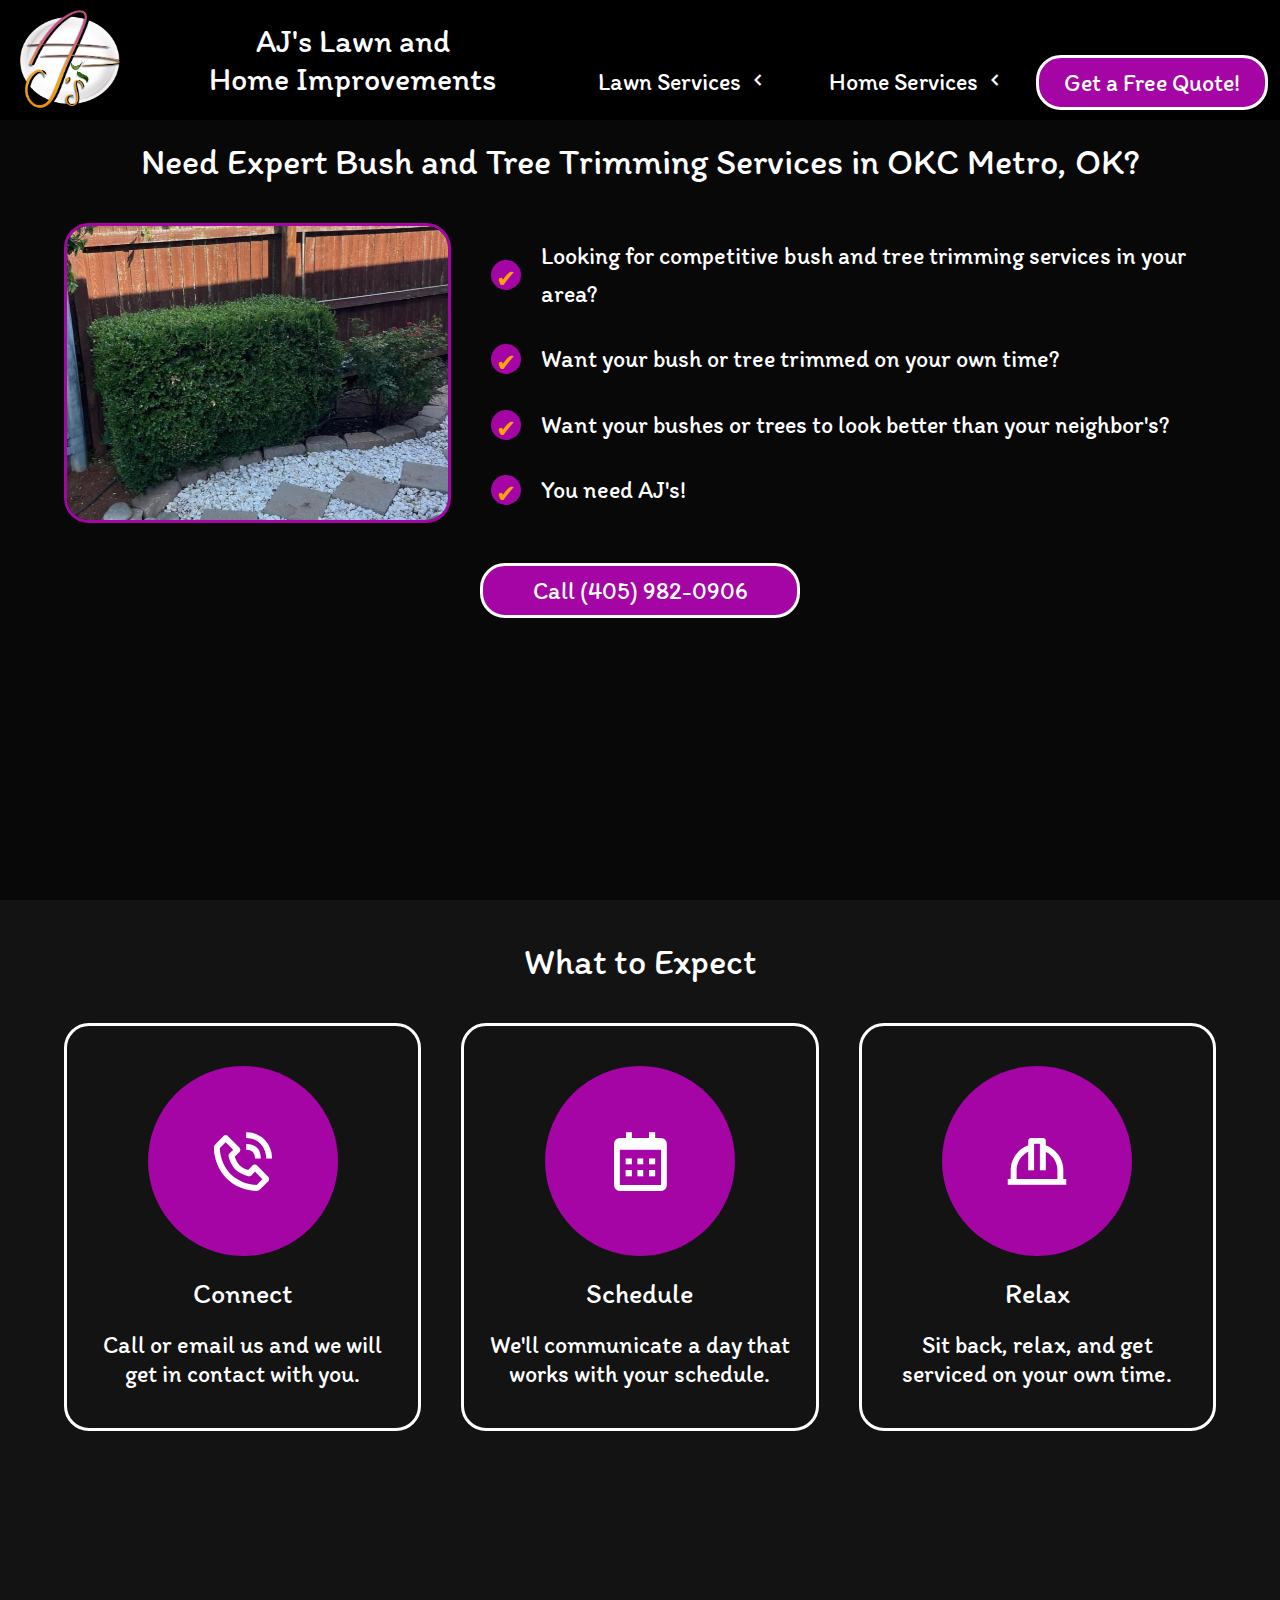
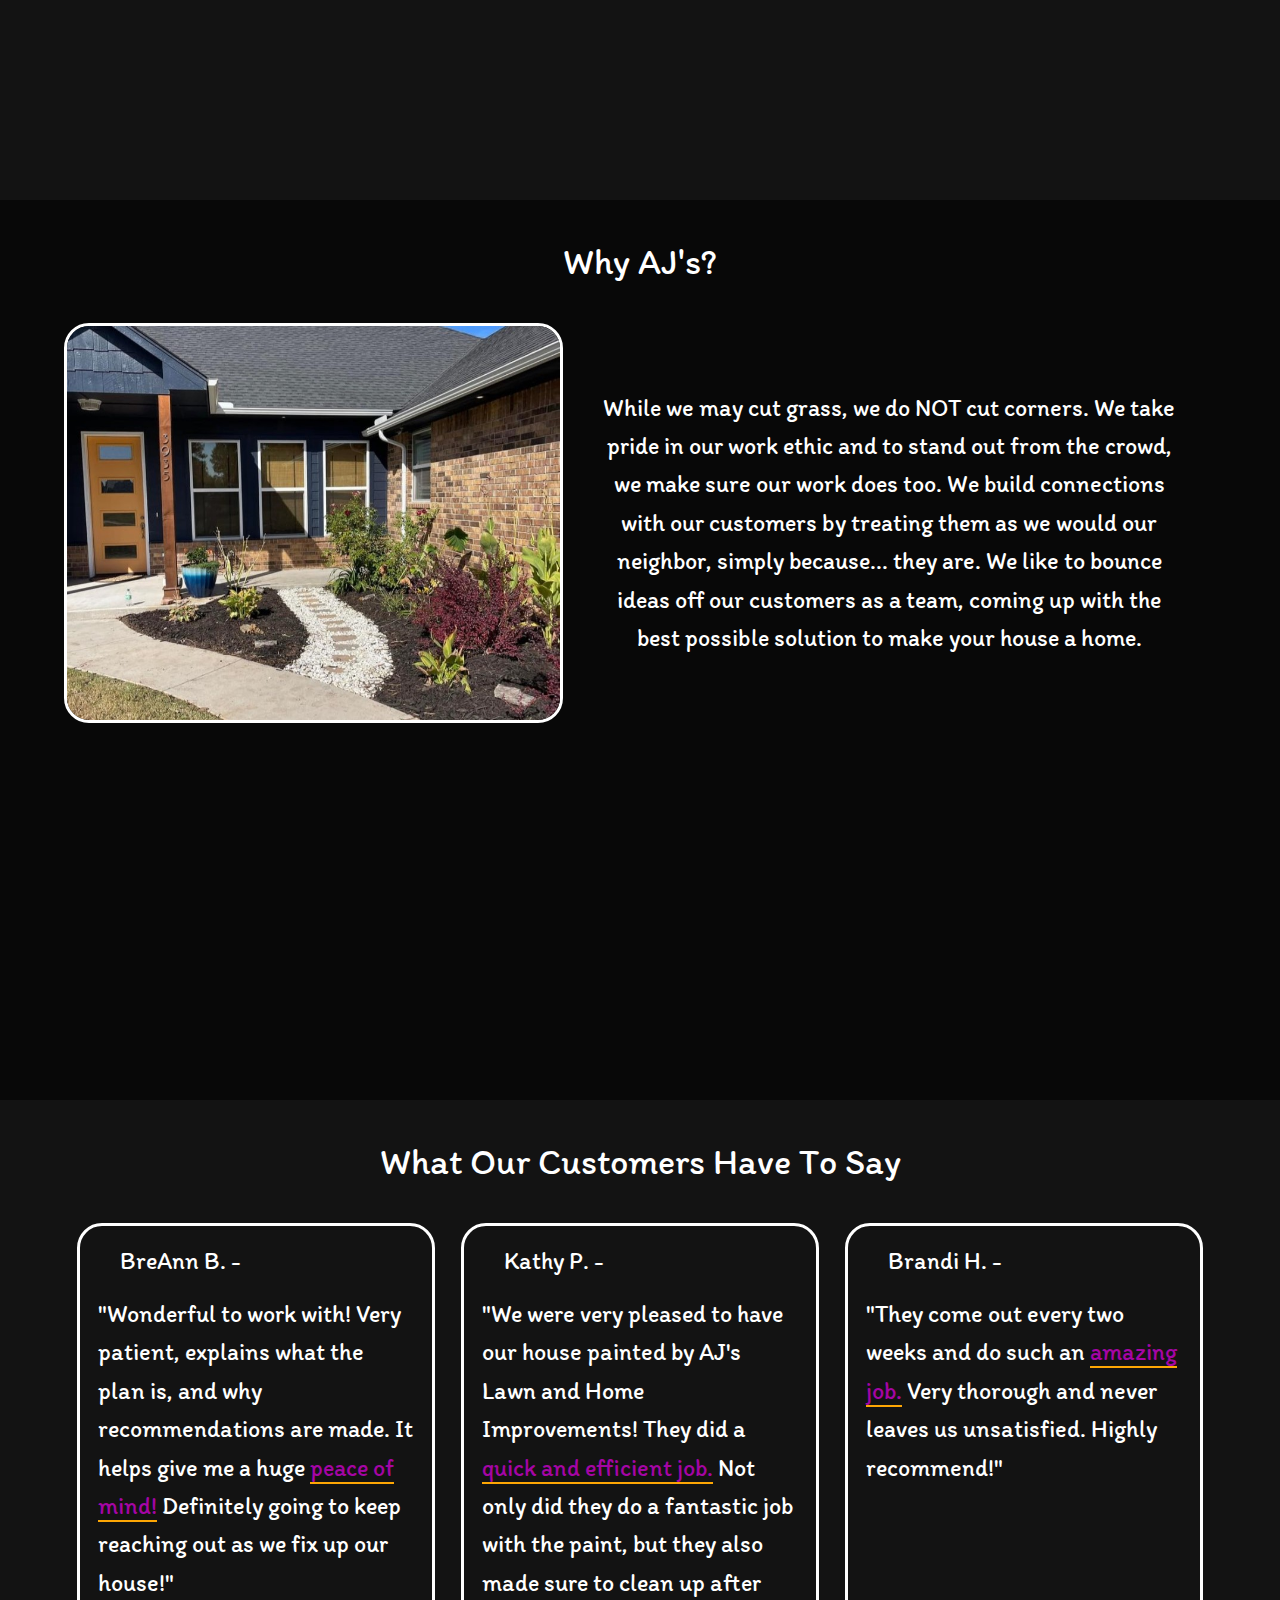
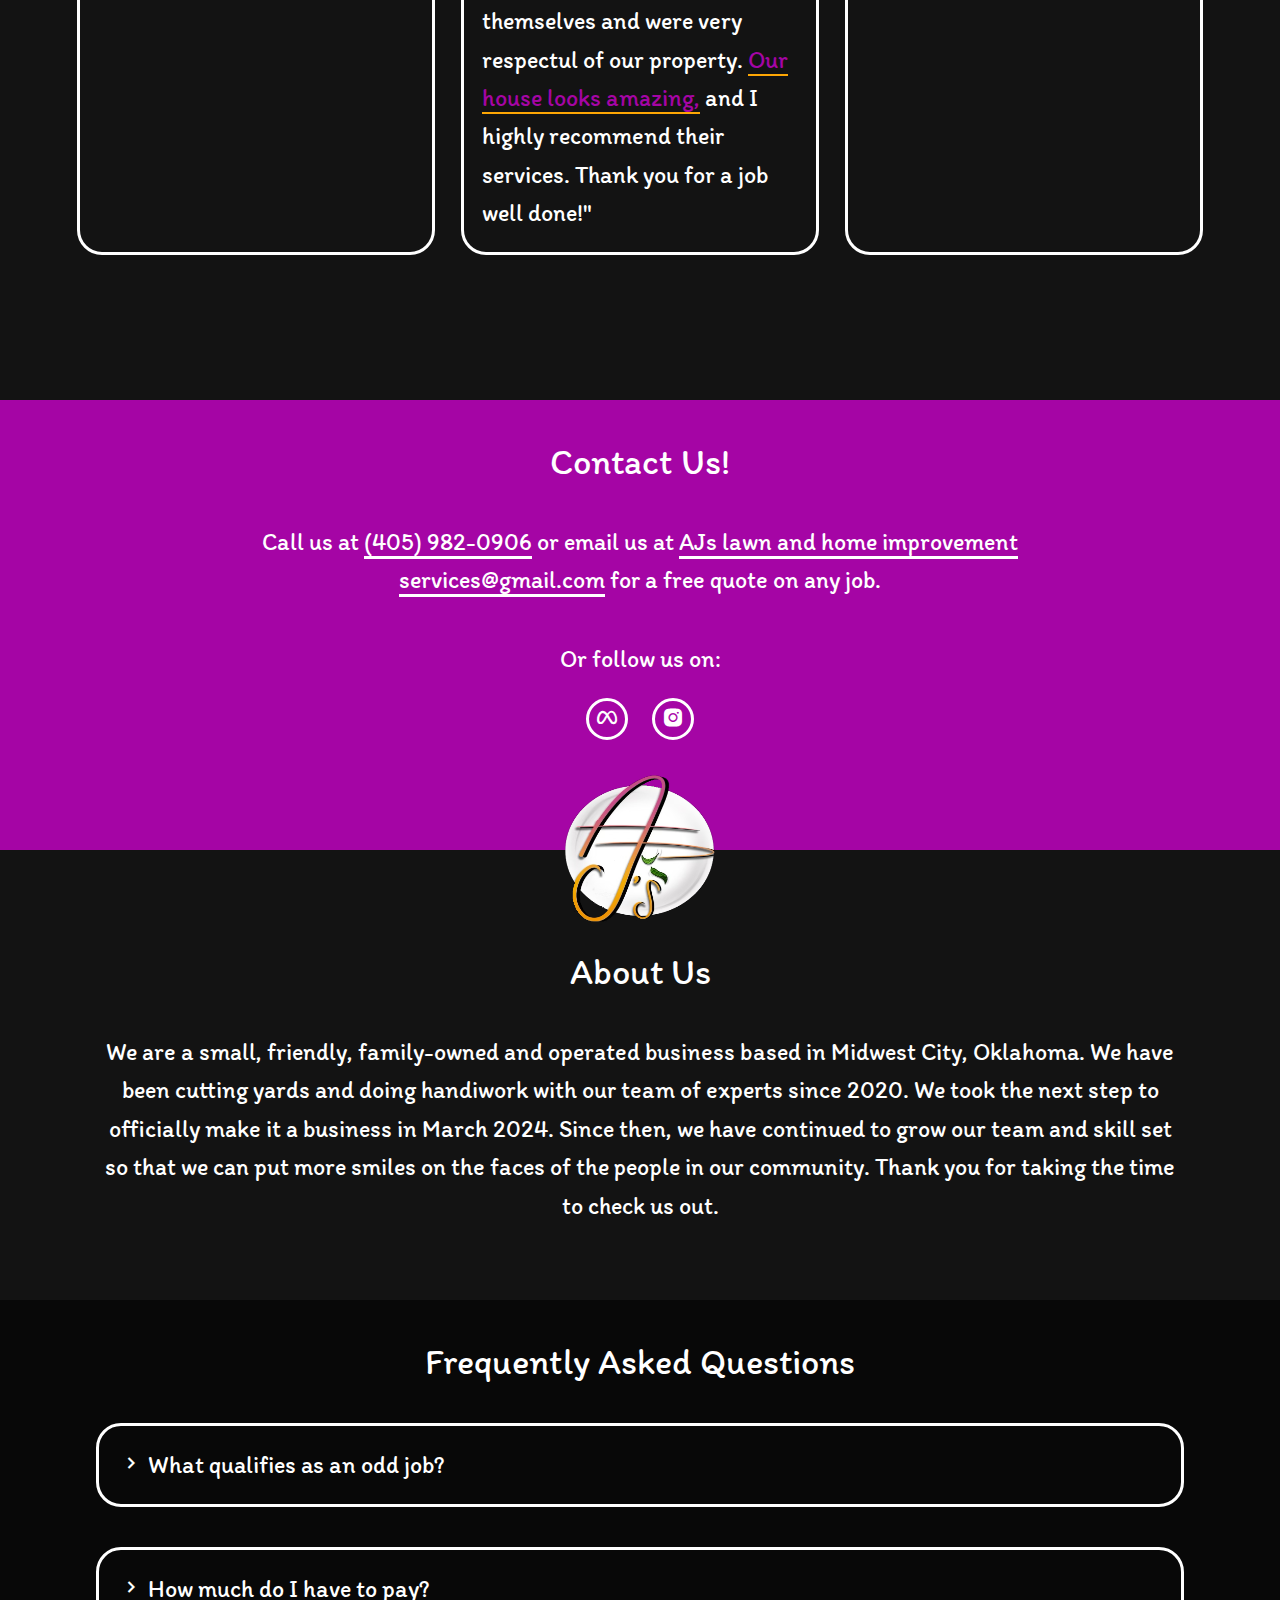
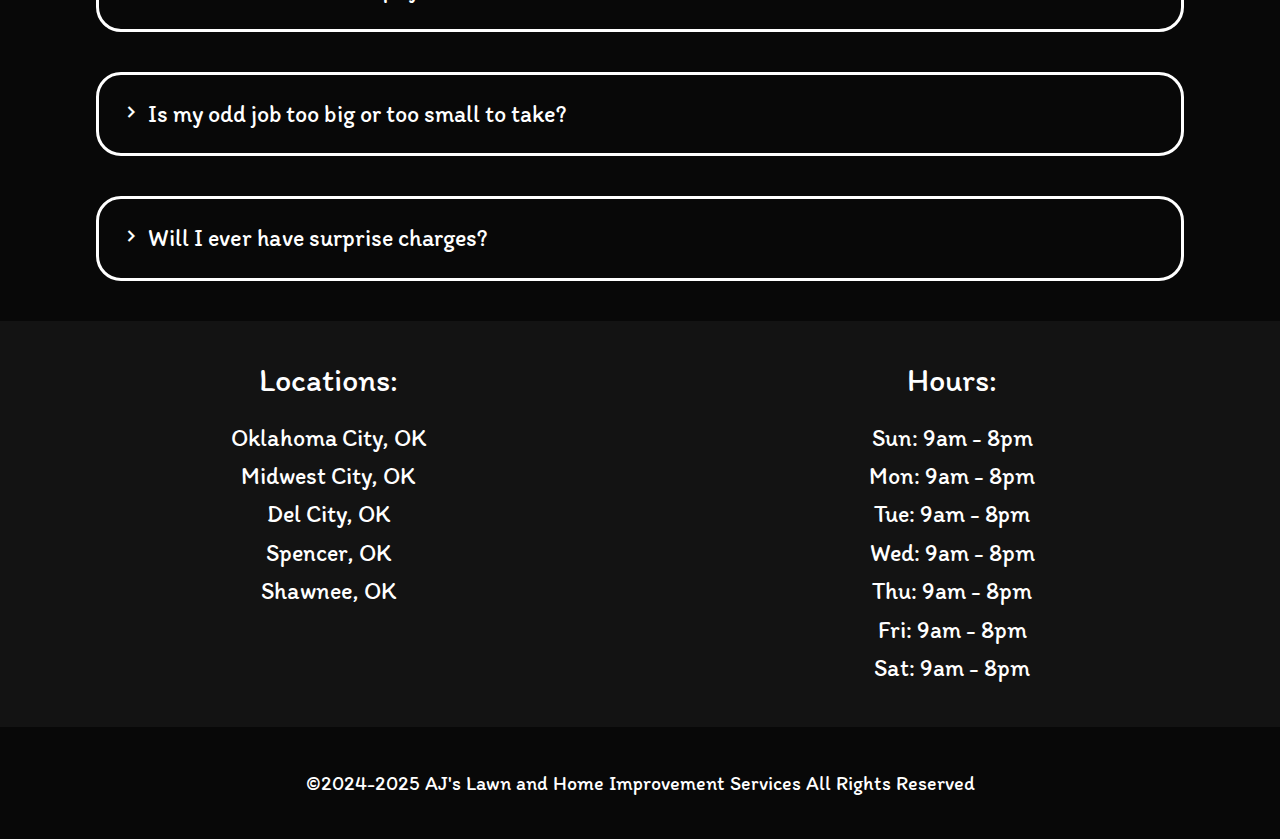
==== AJsbushandtreetrimmingservices.html @ 5a1b837f "makes accessible and fixes vertical rhhythm" ====
<!DOCTYPE html>
<html lang="en">
<head>
    <meta charset="UTF-8">
    <meta name="viewport" content="width=device-width, initial-scale=1.0">
    <title>AJ's Bush & Tree Trimming</title>
    <link rel="shortcut icon" href="img/Ajs_logo1.png" type="image/x-icon">

    <link rel="stylesheet" href="style.css">
    
    <link href='https://unpkg.com/boxicons@2.1.4/css/boxicons.min.css' rel='stylesheet'>
    <link rel="preconnect" href="https://fonts.googleapis.com">
    <link rel="preconnect" href="https://fonts.gstatic.com" crossorigin>
    <link href="https://fonts.googleapis.com/css2?family=Itim&family=Red+Hat+Display:ital,wght@0,300..900;1,300..900&display=swap" rel="stylesheet">
</head>


<body>
    <!-- ----------- Nav -------------- -->
    <header>
        <nav>
            <a class="nav-block" href="index.html">
                <img src="img/Ajs_logo1.png" alt="AJ's Lawn and Home Improvements Logo">
                <h1>AJ's Lawn and
                    <br>Home Improvements
                </h1>
            </a>

            <i id="menu-icon" class='bx bx-menu'></i>
            <div id="hamburger-menu" class="nav-block">                
                <details class="nav-dropdown" id="lawn-dropdown">
                    <summary>Lawn Services
                        <i class='bx bx-chevron-down'></i>
                    </summary>
                    
                    <ul class="dropdown">
                        <li><a href="AJsmowservice.html">Mow Package</a></li>
                        <li><a href="AJsgardenservice.html">Garden Bed Cleanup</a></li>
                        <li><a href="AJsbushandtreetrimmingservices.html">Bush And Tree Trimming</a></li>
                    </ul>
                </details>

                <details class="nav-dropdown" id="home-dropdown">
                    <summary>Home Services
                        <i class='bx bx-chevron-down'></i>
                    </summary>

                    <ul class="dropdown">
                        <li><a href="AJsguttercleaningservices.html">Gutter Cleaning</a></li>
                        <li><a href="AJsfencerepairservices.html">Wood Fence Repair</a></li>
                        <li><a href="AJspaintservices.html">Interior & Exterior Painting</a></li>
                    </ul>
                </details>
                
    
                <a href="tel:+14059820906" class="nav-btn">Get a Free Quote!</a>
            </div>
        </nav>
    </header>


    <!-- --------Featured Service--------- -->
    <main>
    <section class="featured-service">
        <h2>Need Expert Bush and Tree Trimming Services in OKC Metro, OK?</h2>
        <div class="featured-container">
            <img src="img/AJs_Bush_After.jpg" alt="shaped up bush" loading="lazy">
            <ul>
                <li>Looking for competitive bush and tree trimming services in your area?</li>
                <li>Want your bush or tree trimmed on your own time?</li>
                <li>Want your bushes or trees to look better than your neighbor's?</li>
                <li>You need AJ's!</li>
            </ul>
        </div>
        <a class="call-btn" href="tel:+14059820906">Call (405) 982-0906</a>
    </section>

    
    <!-- -------- How It Works --------- -->
    <section class="expect-container">
        <h2>What to Expect</h2>
        <div class="expect-card-container">
            <div class="expect-card">
                <i class='bx bx-phone-call' alt="phone"></i>
                <h3>Connect</h3>
                <p>Call or email us and we will get in contact with you.</p>
            </div>
            <div class="expect-card">
                <i class='bx bx-calendar' alt="calendar"></i>
                <h3>Schedule</h3>
                <p>We'll communicate a day that works with your schedule.</p>
            </div>
            <div class="expect-card">
                <i class='bx bx-hard-hat' alt="hard-hat"></i>
                <h3>Relax</h3>
                <p>Sit back, relax, and get serviced on your own time.</p>
            </div>
        </div>
    </section>


    <!-- --------- Why Us --------- -->
    <section id="why">
        <h2>Why AJ's?</h2>
        <div id="why-container">
            <img src="img/Background2.jpg" alt="house">
            <div>
                <p>While we may cut grass, we do NOT cut corners. We take pride in our work ethic and to stand out from the crowd, we make sure our work does too. We build connections with our customers by treating them as we would our neighbor, simply because... they are. We like to bounce ideas off our customers as a team, coming up with the best possible solution to make your house a home.
                </p>
            </div>
        </div>
    </section>


    <!-- ------- Reviews -------- -->
    <section id="testimonials">
        <h2>What Our Customers Have To Say</h2>
        <div class="testimonials-container">
            <div class="testimonial">
                <p class="name">BreAnn B. -</p>
                <p class="review">"Wonderful to work with! Very patient, explains what the plan is, and why recommendations are made. It helps give me a huge <span class="em">peace of mind!</span> Definitely going to keep reaching out as we fix up our house!"</p>
            </div>
            <div class="testimonial">
                <p class="name">Kathy P. -</p>
                <p class="review">"We were very pleased to have our house painted by AJ's Lawn and Home Improvements! They did a <span class="em">quick and efficient job.</span> Not only did they do a fantastic job with the paint, but they also made sure to clean up after themselves and were very respectul of our property. <span class="em">Our house looks amazing,</span> and I highly recommend their services. Thank you for a job well done!"</p>
            </div>
            <div class="testimonial">
                <p class="name">Brandi H. -</p>
                <p class="review">"They come out every two weeks and do such an <span class="em">amazing job.</span> Very thorough and never leaves us unsatisfied. Highly recommend!"</p>
            </div>
        </div>
    </section>

    <!-- --------- CTA ------------ -->
    <section id="contact">
        <h2>Contact Us!</h2>
        <p>Call us at 
            <a href="tel:+14059820906">(405) 982-0906</a> 
            or email  us at  
            <a href="mailto:ajslawnandhomeimprovementservices@gmail.com">AJs lawn and home improvement services@gmail.com</a>
            for a free quote on any job.
        </p>
        <p>Or follow us on:</p>
        <div class="social">
            <a target="_blank" href="https://www.facebook.com/profile.php?id=61559589351404" alt="AJs facebook page" aria-label="check out AJ's Facebook page" title="check out AJ's Facebook page"><i class='bx bxl-meta'></i></a>
            <a target="_blank" href="https://www.instagram.com/_fresky_/" alt="AJs Instagram" aria-label="Check out AJ's Instagram page" title="Check out AJ's Instagram page"><i class='bx bxl-instagram-alt'></i></a>
        </div>
    </section>

    <!-- ------- About ------- -->
    <section id="about">
        <img src="img/Ajs_logo1.png" alt="aj's logo" loading="lazy">
        <h2>About Us</h2>
        <p>We are a small, friendly, family-owned and operated business based in Midwest City, Oklahoma. We have been cutting yards and doing handiwork with our team of experts since 2020. We took the next step to officially make it a business in March 2024. Since then, we have continued to grow our team and skill set so that we can put more smiles on the faces of the people in our community. Thank you for taking the time to check us out.</p>
    </section>
    </main>

    <!-- --------- Footer -------- -->
    <footer>

        <section id="faq">
            <h2>Frequently Asked Questions</h2>
            <details class="question">
                <summary>
                    <i class='bx bx-chevron-down'></i>
                    <p>What qualifies as an odd job?</p>
                </summary>
                <div class="answer">
                    <hr>
                    <p>
                        Any job that you don't want to do! Whether it's easy or hard, we're willing to talk it through and see what we can do to make your house a home.
                    </p>
                </div>
            </details>
            <details class="question">
                <summary>
                    <i class='bx bx-chevron-down'></i>
                    <p>How much do I have to pay?</p>
                </summary>
                <div class="answer">
                    <hr>
                    <p>
                        Just as the work required from job to job will vary, the pay varies too. This allows us to service you for the fairest rate on our work.
                    </p>
                </div>            
            </details>
            <details class="question">
                <summary>
                    <i class='bx bx-chevron-down'></i>
                    <p>Is my odd job too big or too small to take?</p>
                </summary>
                <div class="answer">
                    <hr>
                    <p>
                        There is no job that is too big or too small for us. We do everything from cutting grass and putting up shelves to building full on room additions.
                    </p>
                </div>            
            </details>
            <details class="question">
                <summary>
                    <i class='bx bx-chevron-down'></i>
                    <p>Will I ever have surprise charges?</p>
                </summary>
                <div class="answer">
                    <hr>
                    <p>
                        NO! We will never spring extra charges on you. We only charge extra for cutting overgrown yards and cutting tree limbs that are next to powerlines. However, these charges will be brought up when we give you an estimate. 
                    </p>
                </div>            
            </details>
        </section>

        <div class="footer-container">
            <!-- Locations -->
            <div id="locations" class="shared">
                <h2 class="footer-h2">Locations: </h2>
                <ul class="footer-list">
                    <li>Oklahoma City, OK</li>
                    <li>Midwest City, OK</li>
                    <li>Del City, OK</li>
                    <li>Spencer, OK</li>
                    <li>Shawnee, OK</li>
                </ul>
            </div>

            <hr class="shared">
    
            <!-- Hours -->
            <div id="hours" class="shared">
                <h2 class="footer-h2">Hours: </h2>
                <ul class="footer-list">
                    <li>Sun: 9am - 8pm</li>
                    <li>Mon: 9am - 8pm</li>
                    <li>Tue: 9am - 8pm</li>
                    <li>Wed: 9am - 8pm</li>
                    <li>Thu: 9am - 8pm</li>
                    <li>Fri: 9am - 8pm</li>
                    <li>Sat: 9am - 8pm</li>
                </ul>
            </div>
        </div>
        <div id="footer-btm">&copy;2024-2025 AJ's Lawn and Home Improvement Services All Rights Reserved</div>
    </footer>

    <script src="script.js" defer></script>

</body>

</html>
---- style.css ----
html {
	scrollbar-color: var(--secondary) var(--primary);
	overflow-x: hidden;
}

* {
	box-sizing: border-box;
	padding: 0;
	margin: 0;
	font-family: "Itim", cursive;
	font-weight: 400;
	font-style: normal;
}

:root {
	--primary: #a505a5;
	--secondary: #fda604;
	--main-bg: #080808;
	--second-bg: #131313;
	--smallest-font-size: 20px;
	--regular-font-size: 24px;
	--small-header-font-size: 32px;
	--large-header-font-size: 36px;
	--line-height: 1.6;
	--reg-pad: 40px;
	--md-pad: 20px;
	--sm-pad: 10px;
	--center: 0 auto;
}

body {
	background-color: var(--main-bg);
	font-style: normal;
	overflow-x: hidden;
	position: relative;
	z-index: -10;
}
header {
	position: sticky;
	height: 0;
	top: 0;
	left: 0;
	z-index: 5;
	width: 100%;
}
nav {
	width: 100%;
	display: flex;
	flex-direction: row;
	justify-content: space-between;
	align-items: end;
	padding: var(--sm-pad);
	color: white;
	background-color: rgba(0, 0, 0, 0.9);
}
#menu-icon {
	display: none;
	font-size: var(--large-header-font-size);
}
.nav-block {
	display: flex;
	flex-direction: row;
	align-items: center;
	text-align: center;
}

a.nav-block {
	min-width: 38vw;
	justify-content: space-between;
}

#hamburger-menu {
	min-width: 55vw;
	display: flex;
	flex-direction: row;
	justify-content: space-evenly;
	align-items: center;
}

a.nav-block h1 {
	font-size: var(--small-header-font-size);
	transition: transform 0.3s ease-out;
	text-align: center;
}

a.nav-block h1:hover,
a.nav-block:focus h1 {
	transform: scale(1.05);
}

nav a {
	text-decoration: none;
	color: white;
}

.nav-block img {
	margin: 0 10px;
	width: 100px;
	height: 100px;
	transition: transform 0.3s ease-out;
}
.nav-block img:hover, .nav-block:focus img {
	transform: scale(1.1);
}
.nav-btn {
	padding: var(--sm-pad);
	min-width: 213px;
	background-color: var(--primary);
	border-radius: 25px;
	border: 3px solid white;
}

.nav-btn:hover,
.nav-btn:focus {
	transform: scale(1.1);
	border: 3px solid var(--secondary);
	color: var(--secondary);
	box-shadow: 0 0 12px var(--secondary);
}

.nav-dropdown,
.nav-btn {
	font-size: var(--regular-font-size);
	text-decoration: none;
	transition: 0.3s ease-out;
	color: white;
	cursor: pointer;
	position: relative;
	width: 33%;
}
.nav-dropdown summary {
	list-style-type: none;
	border-bottom: 3px solid transparent;
	transition: transform 0.3s ease-in-out, border-bottom 0.3s ease-in-out;
}
.nav-dropdown i {
	transform: rotate(90deg);
	transition: transform 0.3s ease-in-out;
}
.nav-dropdown ul {
	display: block;
	position: absolute;
	overflow: hidden;
	padding-top: 53px;
	top: 0;
	left: 50%;
	transform: translateX(-50%);
	border-radius: 0 0 10px 10px;
	opacity: 0;
	max-height: 0;
	transition: max-height 0.4s ease, opacity 0.4s ease;
}
.nav-dropdown.active summary {
	transform: scale(1.1);
	border-bottom: 3px solid var(--primary);
}
.nav-dropdown.active i {
	transform: rotate(0deg);
}
.nav-dropdown.active ul{
	opacity: 1;
	max-height: 206px;
}
.nav-dropdown ul li {
	list-style-type: none;
	text-wrap: nowrap;
	padding: var(--sm-pad) 15px;
	border-bottom: 2px solid white;
	background-color: rgba(0, 0, 0, 0.9);
}
.nav-dropdown ul li:nth-child(1) {
	padding-top: 0;
}
.nav-dropdown ul li:last-child {
	border-bottom: 3px solid transparent;
	border-radius: 0 0 10px 10px;
}
.nav-dropdown ul li a {
	text-decoration: none;
	color: white;
	border-bottom: 3px solid transparent;
	transition: border-bottom 0.3s ease;
}
.nav-dropdown ul li a:hover, .nav-dropdown ul li a:focus {
	border-bottom: 3px solid var(--primary);
}

/*---------- hero-------------*/

section {
	min-height: 100lvh;
}

#hero .hero-container {
	position: relative;
	width: 100%;
	height: 100lvh;
}

#hero .hero-img {
	background-image: linear-gradient(rgba(0, 0, 0, 0.8), rgba(0, 0, 0, 0.8)),
		url(img/Background1.jpg);
	background-position: top;
	background-repeat: no-repeat;
	background-size: cover;
	position: relative;
	height: 100lvh;
}

#hero .hero-overlay {
	display: flex;
	flex-direction: column;
	align-items: center;
	text-align: center;
	position: absolute;
	width: 100%;
	color: white;
	top: 55%;
	left: 50%;
	transform: translate(-50%, -50%);
	z-index: 3;
}

.hero-overlay h2 {
	text-decoration: underline;
	text-decoration-color: var(--secondary);
	text-underline-offset: 10px;
	font-size: 46px;
	padding: var(--md-pad) var(--sm-pad) 0;
	width: 90%;
	margin: auto;
	line-height: var(--line-height);
}

.hero-overlay p {
	font-size: var(--small-header-font-size);
	padding: var(--md-pad) var(--sm-pad);
	width: 75%;
	line-height: var(--line-height);
}

a.call-btn {
	width: 25%;
	min-width: 265px;
	color: white;
	font-size: var(--regular-font-size);
	text-decoration: none;
	padding: var(--sm-pad);
	background-color: var(--primary);
	border: 3px solid white;
	border-radius: 25px;
	text-align: center;
	display: block;
	margin: var(--center);
	transition: transform 0.3s ease;
}

a.call-btn:hover, a.call-btn:focus {
	transform: scale(1.1);
	border: 3px solid var(--secondary);
	color: var(--secondary);
	box-shadow: 0 0 12px var(--secondary);
}

#hero-footer {
	display: flex;
	flex-direction: row;
	justify-content: space-around;
	width: 100%;
}

#hero-footer .hero-footer-item {
	font-size: var(--regular-font-size);
	list-style-type: none;
	background-image: linear-gradient(
		90deg,
		var(--main-bg),
		var(--primary),
		var(--primary),
		var(--primary),
		var(--main-bg)
	);
	width: 100%;
	text-align: center;
	padding: 12px var(--sm-pad);
	border: solid 3px var(--main-bg);
	color: white;
	text-wrap: nowrap;
}

/* ---------- services ----------- */
.service-container {
	background-color: var(--main-bg);
	width: 100%;
	padding: var(--reg-pad) 0 0;
}
#home-service-container {
	padding: 0 0 var(--reg-pad);
}
.service-container h2 {
	color: white;
	font-size: var(--large-header-font-size);
	text-align: center;
	display: block;
	width: 90%;
	margin: var(--center);
}
.services-list {
	display: flex;
	flex-direction: row;
	justify-content: space-between;
	width: 90%;
	margin: var(--center);
	padding: var(--reg-pad) 0;
}
.services-list .card {
	width: 31%;
	display: flex;
	flex-direction: column;
	background-color: var(--main-bg);
	border: solid 3px white;
	border-radius: 25px;
	transition: 0.3s ease-in-out;
	padding: var(--md-pad) 0;
}
.services-list .card:hover,
.services-list .card.active,
.services-list .card:focus {
	transform: scale(1.05);
	background-color: var(--second-bg);
	border: 3px solid var(--primary);
}
.mow-img {
	background-image: url(img/AJs_Mow_Before.jpg);
	background-repeat: no-repeat;
	background-position: center;
	background-size: cover;
}
.mow-img:hover,
.mow-img:focus {
	background: url(img/AJs_Mow_After.jpg);
	background-repeat: no-repeat;
	background-position: center;
	background-size: cover;
}
.garden-img {
	background: url(img/AJs_Garden_Before.jpg);
	background-repeat: no-repeat;
	background-position: center;
	background-size: cover;
}
.garden-img:hover,
.garden-img:focus {
	background: url(img/AJs_Garden_After.jpg);
	background-repeat: no-repeat;
	background-position: center;
	background-size: cover;
}
.bush-img {
	background: url(img/AJs_Bush_Before.jpg);
	background-repeat: no-repeat;
	background-position: center;
	background-size: cover;
}
.bush-img:hover,
.bush-img:focus {
	background: url(img/AJs_Bush_After.jpg);
	background-repeat: no-repeat;
	background-position: center;
	background-size: cover;
}
.paint-img {
	background: url(img/AJs_Paint_Before.jpg);
	background-repeat: no-repeat;
	background-position: center;
	background-size: cover;
}
.paint-img:hover,
.paint-img:focus {
	background: url(img/AJs_Paint_After.jpg);
	background-repeat: no-repeat;
	background-position: center;
	background-size: cover;
}
.fence-img {
	background: url(img/AJs_Fence_Before.jpg);
	background-repeat: no-repeat;
	background-position: center;
	background-size: cover;
}
.fence-img:hover,
.fence-img:focus {
	background: url(img/AJs_Fence_After.jpeg);
	background-repeat: no-repeat;
	background-position: center;
	background-size: cover;
}
.gutter-img {
	background: url(img/AJs_Gutter_Before.jpeg);
	background-repeat: no-repeat;
	background-position: center;
	background-size: cover;
}
.gutter-img:hover,
.gutter-img:focus {
	background: url(img/AJs_Gutter_After.jpg);
	background-repeat: no-repeat;
	background-position: center;
	background-size: cover;
}
.service-img {
	width: 90%;
	max-width: 425px;
	height: 300px;
	margin: var(--center);
	transition: 0.4s ease-in-out;
	border-radius: 20px;
	flex-grow: 0;
	position: relative;
}
.service-img::after {
	content: "(hover over me)";
	position: absolute;
	left: 50%;
	top: 80%;
	width: max-content;
	margin: var(--center);
	transform: translate(-50%, 0);
	font-size: var(--regular-font-size);
	padding: 0 5px 5px;
	border-radius: 10px;
	background-color: rgba(0, 0, 0, 0.9);
	backdrop-filter: blur(10px);
	color: white;
	text-align: center;
	transition: 0.3s ease;
	opacity: 1;
}
.service-img:hover::after,
.service-img:focus::after {
	content: "(hover over me)";
	opacity: 0;
}
.services-list .card .card-content {
	flex-grow: 2;
	display: flex;
	height: auto;
	flex-direction: column;
	justify-content: space-between;
	align-items: center;
}
.services-list .card h3 {
	font-size: 28px;
	color: white;
	text-align: center;
	width: 90%;
	padding: var(--md-pad) 0 0;
	margin: var(--center);
}
.service-container p {
	font-size: var(--regular-font-size);
	text-align: center;
	width: 90%;
	margin: var(--center);
	color: white;
	line-height: var(--line-height);
	padding: var(--md-pad) 0 0;
}
.services-list a {
	padding-top: var(--sm-pad);
	font-size: var(--smallest-font-size);
	text-decoration: underline;
	text-align: center;
	transition: transform 0.3s ease-out;
	color: var(--primary);
}
.services-list a:hover,
.services-list a:focus {
	transform: scale(1.1);
}
.services-container a:active,
a.call-btn:active,
.nav-btn:active,
.featured-service a.call-btn:active,
a.nav-block h1:active,
.nav-block img:active,
.services-list a:active,
#contact .social a:active {
	scale: 0.9;
}
div#odd {
	padding: var(--reg-pad) 0;
	background-color: var(--main-bg);
	border: solid 3px white;
	border-radius: 25px;
	width: 90%;
	margin: var(--center);
	transition: 0.3s ease-in-out;
}
div#odd:hover,
div#odd.active,
div#odd:focus {
	transform: scale(1.05);
	background-color: var(--second-bg);
	border: 3px solid var(--primary);
}
div#odd h2 {
	margin: var(--center);
	padding: 0 0 var(--reg-pad);
}
div#odd p {
	padding: 0 0 var(--md-pad);
	width: 90%;
	font-size: var(--regular-font-size);
	margin: var(--center);
}

/* ---------- featured ---------*/
.featured-service {
	width: 100%;
	padding: 100px 0 var(--reg-pad);
	background-color: var(--main-bg);
}
.featured-service h2 {
	padding: var(--reg-pad) 0;
	margin: var(--center);
	width: 90%;
	color: white;
	text-align: center;
	font-size: var(--large-header-font-size);
}
.featured-container {
	margin: var(--center);
	display: flex;
	flex-direction: row;
	gap: 40px;
	width: 90%;
}
.featured-container img {
	width: 35%;
	height: 300px;
	border-radius: 25px;
	border: 3px solid var(--primary);
}
.featured-container ul {
	display: flex;
	flex-direction: column;
	justify-content: space-around;
	color: white;
}
.featured-container ul li {
	font-size: var(--regular-font-size);
	list-style-type: none;
	display: flex;
	flex-direction: row;
	align-items: center;
	line-height: var(--line-height);
}
.featured-container ul li::before {
	content: "✔";
	display: inline-block;
	min-width: 30px;
	height: 30px;
	border-radius: 15px;
	font-size: var(--regular-font-size);
	color: var(--secondary);
	background-color: var(--primary);
	margin-right: 20px;
	text-align: center;
	font-weight: 500;
}
.featured-service a.call-btn {
	margin-top: var(--reg-pad);
}

/*----------expectations-----------*/

.expect-container {
	width: 100%;
	background-color: var(--second-bg);
	color: white;
}

.expect-container h2 {
	text-align: center;
	font-size: var(--large-header-font-size);
	padding: var(--reg-pad) 0 var(--reg-pad);
}

.expect-card-container {
	width: 90%;
	margin: var(--center);
	display: flex;
	flex-direction: row;
	justify-content: space-between;
	padding-bottom: var(--reg-pad);
}

.expect-card {
	display: flex;
	flex-direction: column;
	text-align: center;
	width: 31%;
	border: solid 3px white;
	border-radius: 25px;
	margin: --center;
	padding: var(--reg-pad) var(--md-pad);
	transition: 0.3s ease-in-out;
}

.expect-card:hover,
.expect-card.active,
.expect-card:focus {
	transform: scale(1.05);
	background-color: var(--main-bg);
	border: 3px solid var(--primary);
}

.expect-card i {
	background-color: var(--primary);
	color: white;
	font-size: 70px;
	padding: 60px;
	border-radius: 50%;
	margin: var(--center);
}

.expect-card h3 {
	font-size: 28px;
	margin: var(--center);
	padding: var(--md-pad) 0;
}

.expect-card p {
	font-size: var(--regular-font-size);
	width: 100%;
}

/* ---------- why us ---------- */

#why {
	background-color: var(--main-bg);
	color: white;
	padding: var(--reg-pad) 0;
}

#why h2 {
	text-align: center;
	font-size: var(--large-header-font-size);
	margin: var(--center);
	padding: 0 0 var(--reg-pad);
}

#why-container {
	display: flex;
	flex-direction: row;
	justify-content: space-around;
	align-items: center;
	width: 90%;
	margin: var(--center);
}

#why-container img {
	width: 500px;
	height: 400px;
	border-radius: 25px;
	border: 3px solid white;
	transition: border-color 0.3s ease-out, transform 0.3s ease-out;
}
#why-container img:hover,
#why-container img.active,
#why-container img:focus {
	border-color: var(--primary);
	transform: scale(1.05);
}

#why-container p {
	text-align: center;
	width: 90%;
	padding: var(--md-pad) 0;
	margin: var(--center);
	font-size: var(--regular-font-size);
	line-height: var(--line-height);
}

/*------------ testimonials ------------*/
#testimonials {
	background-color: var(--second-bg);
	padding-bottom: var(--reg-pad);
}

#testimonials h2 {
	color: white;
	font-size: var(--large-header-font-size);
	text-align: center;
	margin: var(--center);
	padding: var(--reg-pad) 0;
	width: 80%;
}

.testimonials-container {
	display: flex;
	flex-direction: row;
	justify-content: space-between;
	width: 90%;
	margin: var(--center);
}

.testimonial {
	width: 31%;
	color: white;
	background-color: var(--second-bg);
	border: solid 3px white;
	border-radius: 25px;
	margin: var(--center);
	transition: 0.3s ease-in-out;
	padding: var(--md-pad) 0;
}

.testimonial:hover,
.testimonial.active,
.testimonial:focus {
	border: 3px solid var(--primary);
	transform: scale(1.05);
	background-color: var(--main-bg);
}

.testimonial p.name {
	font-size: var(--regular-font-size);
	font-weight: 550;
	width: 100%;
	padding-left: var(--reg-pad);
}

.testimonial p.review {
	font-size: var(--regular-font-size);
	width: 90%;
	margin: var(--center);
	line-height: var(--line-height);
	padding-top: var(--md-pad);
}

.testimonial span.em {
	color: var(--primary);
	border-bottom: 2px solid var(--secondary);
}

/* ---------contact----------*/
section#contact {
	min-height: 50lvh;
	width: 100%;
	background-color: var(--primary);
	color: white;
	padding: 0 0 100px;
}

#contact h2 {
	font-size: var(--large-header-font-size);
	text-align: center;
	padding: var(--reg-pad) 0;
	width: 90%;
	margin: var(--center);
}
#contact p {
	margin: var(--center);
	font-size: var(--regular-font-size);
	text-align: center;
	width: 75%;
	line-height: var(--line-height);
}
#contact p:nth-child(2) {
	padding-bottom: var(--reg-pad);
}
#contact a {
	color: white;
	transition: 0.3s ease-in-out;
	text-decoration: none;
	border-bottom: 3px solid white;
}
#contact a:hover,
#contact a:focus {
	border-bottom: 3px solid var(--secondary);
	color: var(--secondary);
}
#contact p:nth-child(3) {
	padding-bottom: var(--md-pad);
}
#contact .social {
	text-align: center;
	color: white;
}
#contact .social a {
	font-size: var(--regular-font-size);
	color: white;
	border: 3px solid white;
	width: 42px;
	height: 42px;
	line-height: var(--line-height);
	display: inline-block;
	text-align: center;
	border-radius: 50%;
	margin: 0 10px;
	transition: transform 0.3s ease-in-out;
}
#contact .social a:hover,
#contact .social a:focus {
	transform: scale(1.2);
	background-color: var(--primary);
	color: var(--secondary);
	box-shadow: 0 0 25px var(--secondary);
	border-color: var(--secondary);
}

/*--------- About -----------*/
section#about {
	width: 100%;
	color: white;
	padding: 100px var(--reg-pad) var(--reg-pad);
	text-align: center;
	position: relative;
	background-color: var(--second-bg);
	min-height: 50lvh;
}
#about img {
	width: 150px;
	height: 150px;
	margin: 0 auto;
	position: absolute;
	top: 0;
	left: 50;
	transform: translate(-50%, -50%);
}
#about h2 {
	font-size: var(--large-header-font-size);
	margin: var(--center);
}
#about p {
	text-align: center;
	width: 90%;
	font-size: var(--regular-font-size);
	line-height: var(--line-height);
	margin: var(--center);
	padding: var(--reg-pad) 0 0;
}

/*----------footer------------*/
footer {
	color: white;
}

.footer-h2 {
	font-size: var(--small-header-font-size);
	text-align: center;
}

section#faq {
	min-height: 50lvh;
	background-color: var(--main-bg);
}
#faq h2 {
	padding: var(--reg-pad) 0;
	text-align: center;
	font-size: var(--large-header-font-size);
	width: 80%;
	margin: auto;
}
#faq details {
	width: 85%;
	margin: var(--center) var(--reg-pad);
	border: 3px solid white;
	border-radius: 25px;
	line-height: var(--line-height);
	transition: padding 0.3s ease, border-color 0.3s ease;
}
#faq details.active {
	border-color: var(--primary);
	padding: 0 0 var(--md-pad);
}
#faq details:hover,
#faq details:has(:focus) {
	border-color: var(--primary);
}
#faq summary {
	padding: var(--md-pad);
	list-style-type: none;
	cursor: pointer;
	font-size: var(--regular-font-size);
	transition: color 0.3s ease;
}
#faq details summary p {
	display: inline;
	transition: transform 0.3s ease, color 0.3s ease;
}
#faq details.active summary p,
#faq details summary:hover p,
#faq details summary:focus p {
	color: var(--primary);
	transform: scale(1.05);
}
#faq details summary i {
	transform: rotate(-90deg);
	transition: transform 0.3s ease, color 0.3s ease;
}
#faq details.active summary i {
	transform: rotate(0deg);
	color: var(--primary);
}
#faq details summary:hover i,
#faq details summary:focus i {
	color: var(--primary);
}
#faq details .answer {
	font-size: var(--regular-font-size);
	overflow: hidden;
	max-height: 0;
	opacity: 0;
	transition: max-height 0.3s ease, opacity 0.3s ease-out;
}
#faq details.active .answer {
	opacity: 1;
	max-height: 300px;
}
#faq hr {
	border: none;
	height: 1px;
	background-color: var(--primary);
	width: 100%;
	margin: 0 0 var(--md-pad);
	display: block;
}
details .answer p {
	padding: 0 var(--md-pad);
}
.footer-container {
	width: 100%;
	display: flex;
	flex-direction: row;
	justify-content: space-between;
	text-align: center;
	margin: auto;
	padding: var(--reg-pad);
	background-color: var(--second-bg);
}

.footer-container .shared {
	width: 48%;
	display: flex;
	flex-direction: column;
	font-size: var(--regular-font-size);
	overflow-wrap: break-word;
}

.footer-container hr.shared {
	display: none;
}

ul.footer-list {
	list-style-type: none;
	padding-top: var(--md-pad);
}

footer ul li {
	line-height: var(--line-height);
}

#footer-btm {
	width: 100%;
	text-align: center;
	background-color: var(--primary-bg);
	padding: var(--reg-pad) 0;
	line-height: var(--line-height);
	font-size: var(--smallest-font-size);
}

.bx {
	font-family: boxicons !important;
	font-weight: 400;
	font-style: normal;
	font-variant: normal;
	line-height: 1;
	text-rendering: auto;
	display: inline-block;
	text-transform: none;
	-webkit-font-smoothing: antialiased;
	-moz-osx-font-smoothing: grayscale;
}
.bx-phone-call:before {
	content: "\ebb3";
}
.bx-menu:before {
	content: "\eb5f";
}
.bx-chevron-down:before {
	content: "\ea4a";
}
.bx-calendar:before {
	content: "\ea15";
}
.bxl-meta:before {
	content: "\ef27";
}
.bx-hard-hat:before {
	content: "\ef2e";
}

/*---------- medias ----------*/

@media screen and (max-width: 1080px) {
	nav {
		flex-direction: column;
		align-items: center;
	}
	a.nav-block {
		min-width: 70vw;
		margin: var(--center);
	}
	h1 br {
		display: none;
	}
	#hamburger-menu {
		min-width: 90vw;
		padding-right: var(--md-pad);
		margin: var(--center);
		justify-content: space-between;
	}
	.featured-service {
		padding-top: 175px;
	}
	#why-container img {
		height: 300px;
		width: 100%;
	}
	.testimonials-container {
		flex-direction: column;
		gap: var(--reg-pad);
	}
	.testimonial {
		width: 90%;
		margin: var(--center);
	}
}

@media screen and (max-width: 880px) {
	nav {
		flex-direction: row;
		align-items: center;
	}
	a.nav-block {
		width: 90%;
	}
	a.nav-block h1 {
		font-size: var(--small-header-font-size);
		width: 100%;
		text-align: center;
	}
	.nav-block img {
		height: 75px;
		width: 75px;
	}
	.nav-dropdown,
	.nav-btn {
		width: 80%;
		margin-top: var(--md-pad);
	}
	.nav-btn {
		margin-bottom: var(--md-pad);
	}
	#menu-icon {
		display: block;
		padding-right: var(--md-pad);
		cursor: pointer;
	}
	#hamburger-menu {
		padding: 0;
		display: flex;
		flex-direction: column;
		text-wrap: nowrap;
		align-items: center;
		min-width: 320px;
		position: absolute;
		right: -320px;
		top: 95px;
		background-color: rgba(0, 0, 0, 0.9);
		margin-right: 0;
		border-radius: 0 0 0 20px;
		border-left: 3px solid var(--primary);
		border-bottom: 3px solid var(--primary);
		transition: 0.3s ease-in-out;
		font-size: var(--smallest-font-size);
		opacity: 0;
	}
	#hamburger-menu.active {
		right: 0;
		opacity: 1;
	}
	.nav-dropdown ul {
		display: block;
		position: relative;
		padding-top: 0;
		transition: 0.3s ease-in-out;
		max-height: 0;
		opacity: 0;
	}
	.nav-dropdown ul li {
		position: relative;
		padding: var(--sm-pad);
		font-size: var(--smallest-font-size);
		background-color: transparent;
	}
	.nav-dropdown ul li:nth-child(1) {
		padding: var(--sm-pad);
	}
	.nav-dropdown ul li:last-child {
		padding: var(--sm-pad) var(--sm-pad) 0;
	}
	.nav-dropdown.active ul {
		max-height: 206px;
		opacity: 1;
	}
	.nav-dropdown.active i {
		transform: rotate(0deg);
	}
	.hero-overlay h2 {
		font-size: var(--small-header-font-size);
		width: 90%;
	}
	.hero-overlay p {
		width: 75%;
		font-size: var(--regular-font-size);
	}
	a.call-btn {
		font-size: var(--regular-font-size);
	}
	#hero-footer {
		flex-direction: column;
	}
	#hero-footer .hero-footer-item {
		border: none;
		border-top: solid 3px var(--main-bg);
		border-collapse: collapse;
	}
	.service-container {
		width: 100%;
		margin: var(--center);
	}
	.service-container h2 {
		width: 85%;
		margin: var(--center);
		font-size: var(--small-header-font-size);
	}
	.services-list {
		width: 100%;
		flex-direction: column;
		gap: var(--reg-pad);
	}
	.services-list .card {
		padding: var(--reg-pad) 0;
		width: 80%;
		margin: var(--center);
	}
	.service-img {
		height: 250px;
		width: 85%;
	}
	.service-img::after {
		content: "(tap here)";
		opacity: 1;
	}
	.service-img:hover::after,
	.service-img:focus::after {
		content: "(tap here)";
		opacity: 0;
	}
	.service-container p {
		font-size: var(--regular-font-size);
	}
	.services-list .card h3 {
		font-size: 28px;
	}
	div#odd {
		width: 80%;
		margin: var(--center);
		padding-left: var(--sm-pad);
		padding-right: var(--sm-pad);
	}
	div#odd p {
		font-size: var(--regular-font-size);
	}

	.featured-service {
		padding-top: 95px;
	}
	.featured-service h2 {
		font-size: var(--small-header-font-size);
		width: 85%;
	}
	.featured-container {
		flex-direction: column;
		margin: var(--center);
	}
	.featured-container img {
		width: 50%;
		height: 250px;
		margin: var(--center);
	}
	.featured-container ul {
		width: 85%;
		margin: var(--center);
		gap: var(--md-pad);
	}
	.expect-container h2 {
		font-size: var(--large-header-font-size);
		padding: var(--md-pad) 0;
	}
	.expect-card-container {
		flex-direction: column;
		width: 100%;
		gap: var(--reg-pad);
	}
	.expect-card {
		width: 80%;
		margin: var(--center);
	}
	.expect-card h3 {
		font-size: 28px;
	}
	.expect-card p {
		font-size: var(--regular-font-size);
	}
	.expect-card i {
		padding: 50px;
		font-size: 55px;
	}
	#why-container {
		flex-direction: column;
		width: 100%;
	}
	#why h2 {
		font-size: var(--large-header-font-size);
	}
	#why-container img {
		width: 50%;
	}
	#why-container p {
		width: 80%;
		font-size: var(--regular-font-size);
		padding: var(--reg-pad) 0 0;
	}
	#testimonials h2 {
		font-size: var(--large-header-font-size);
	}
	.testimonials-container {
		width: 100%;
	}
	.testimonial P {
		width: 90%;
	}
	.testimonial {
		width: 80%;
	}
	#contact {
		padding: var(--reg-pad) 0 120px;
	}
	#contact h2 {
		font-size: var(--small-header-font-size);
	}
	#contact P {
		font-size: var(--regular-font-size);
	}
	#contact p a {
		text-wrap: wrap;
		word-break: break-all;
	}
	#about h2 {
		font-size: var(--large-header-font-size);
	}
	#about p {
		font-size: var(--regular-font-size);
		width: 85%;
	}
	#faq details {
		width: 80%;
	}
	.footer-h2 {
		font-size: 28px;
	}
}

@media screen and (max-width: 730px) {
	.footer-container hr.shared {
		display: block;
	}
	.footer-container {
		flex-direction: column;
		align-items: center;
	}
	.footer-container .shared {
		width: 85%;
	}
	footer .shared:nth-child(3) {
		padding-top: var(--reg-pad);
	}
	ul.footer-list {
		padding: var(--sm-pad) 0 var(--reg-pad);
	}
	footer .shared:nth-child(3) ul.footer-list {
		padding: var(--sm-pad) 0 0;
	}
}

@media screen and (max-width: 673px) {
	#hamburger-menu {
		top: 96px;
	}
	.featured-service {
		padding-top: 96px;
	}
	.featured-container img {
		width: 60%;
	}
	#why-container img {
		width: 60%;
	}
}

@media screen and (max-width: 459px) {
	.nav-block img{
		display: none;
	}
	.featured-container img {
		width: 80%;
	}
	#why-container img {
		width: 80%;
	}
}

@media screen and (max-width: 373px) {
	#hamburger-menu {
		top: 134px;
	}
	.featured-service {
		padding-top: 134px;
	}
}
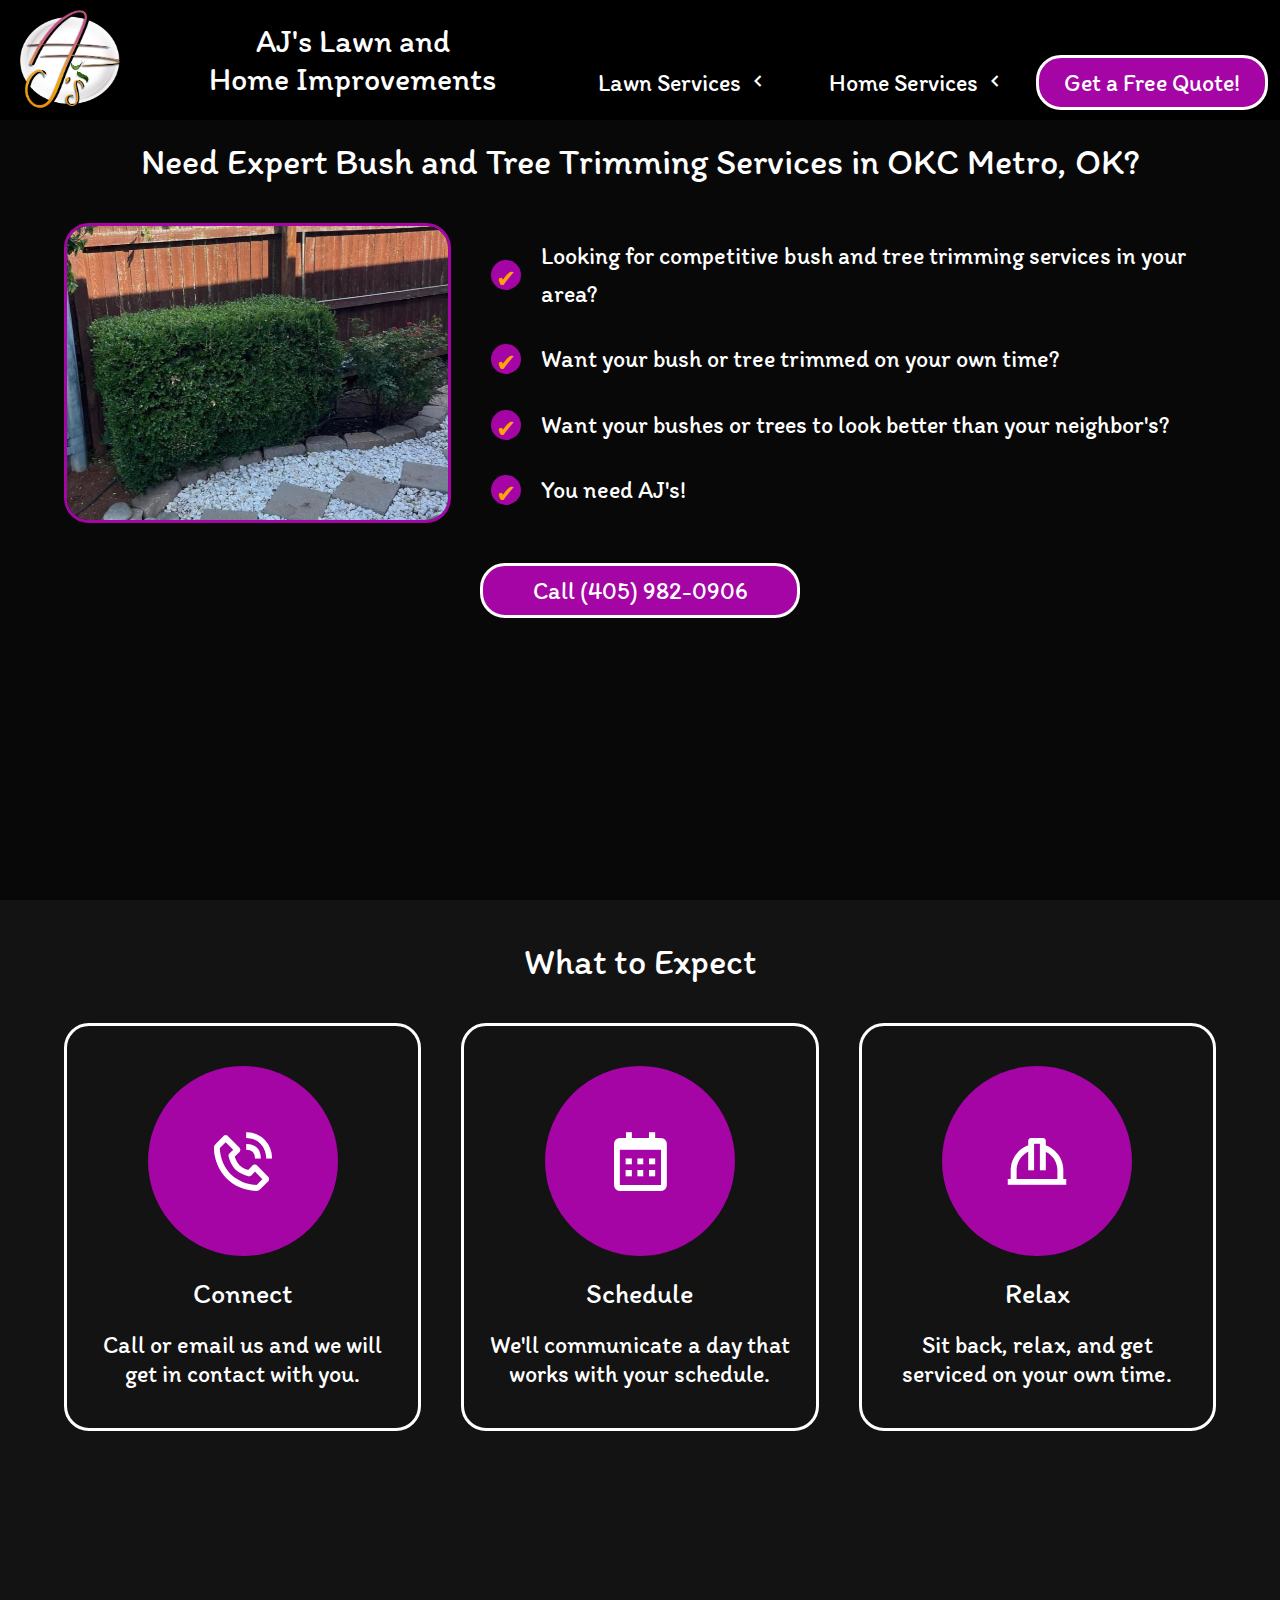
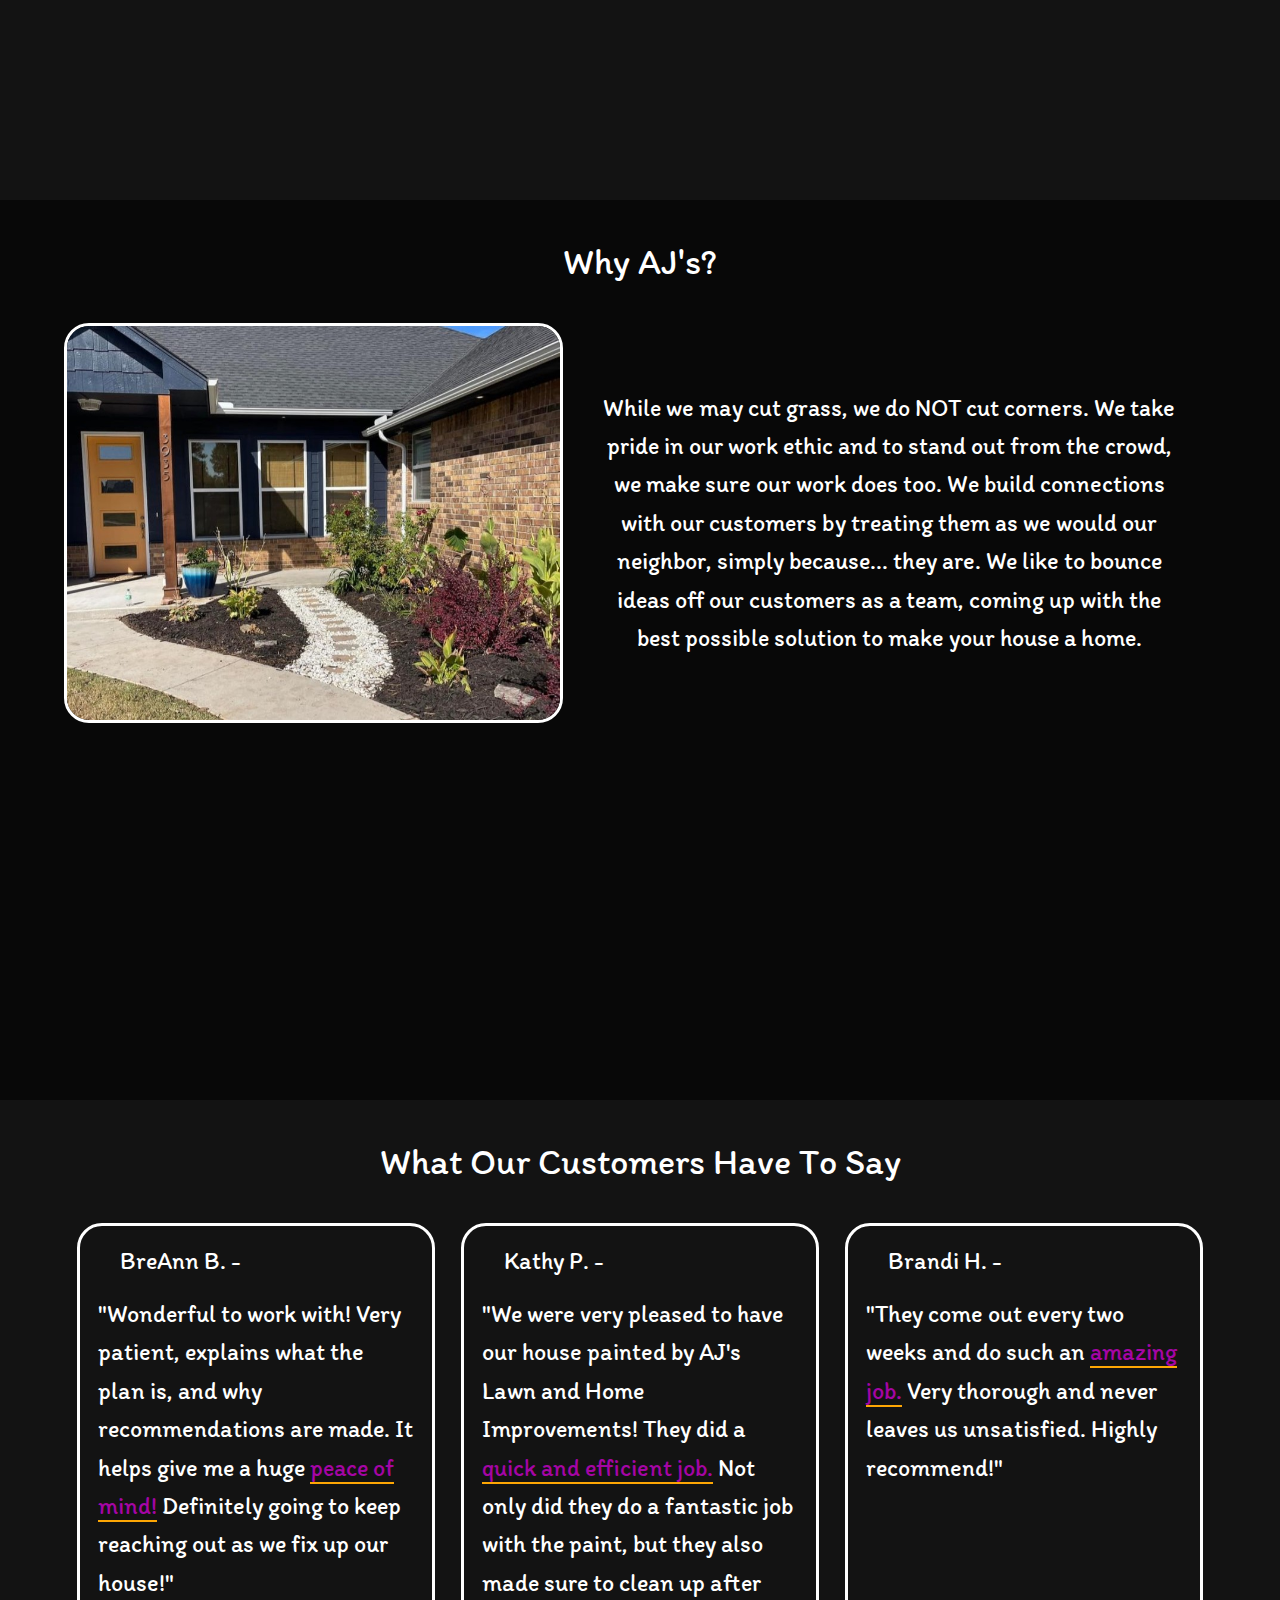
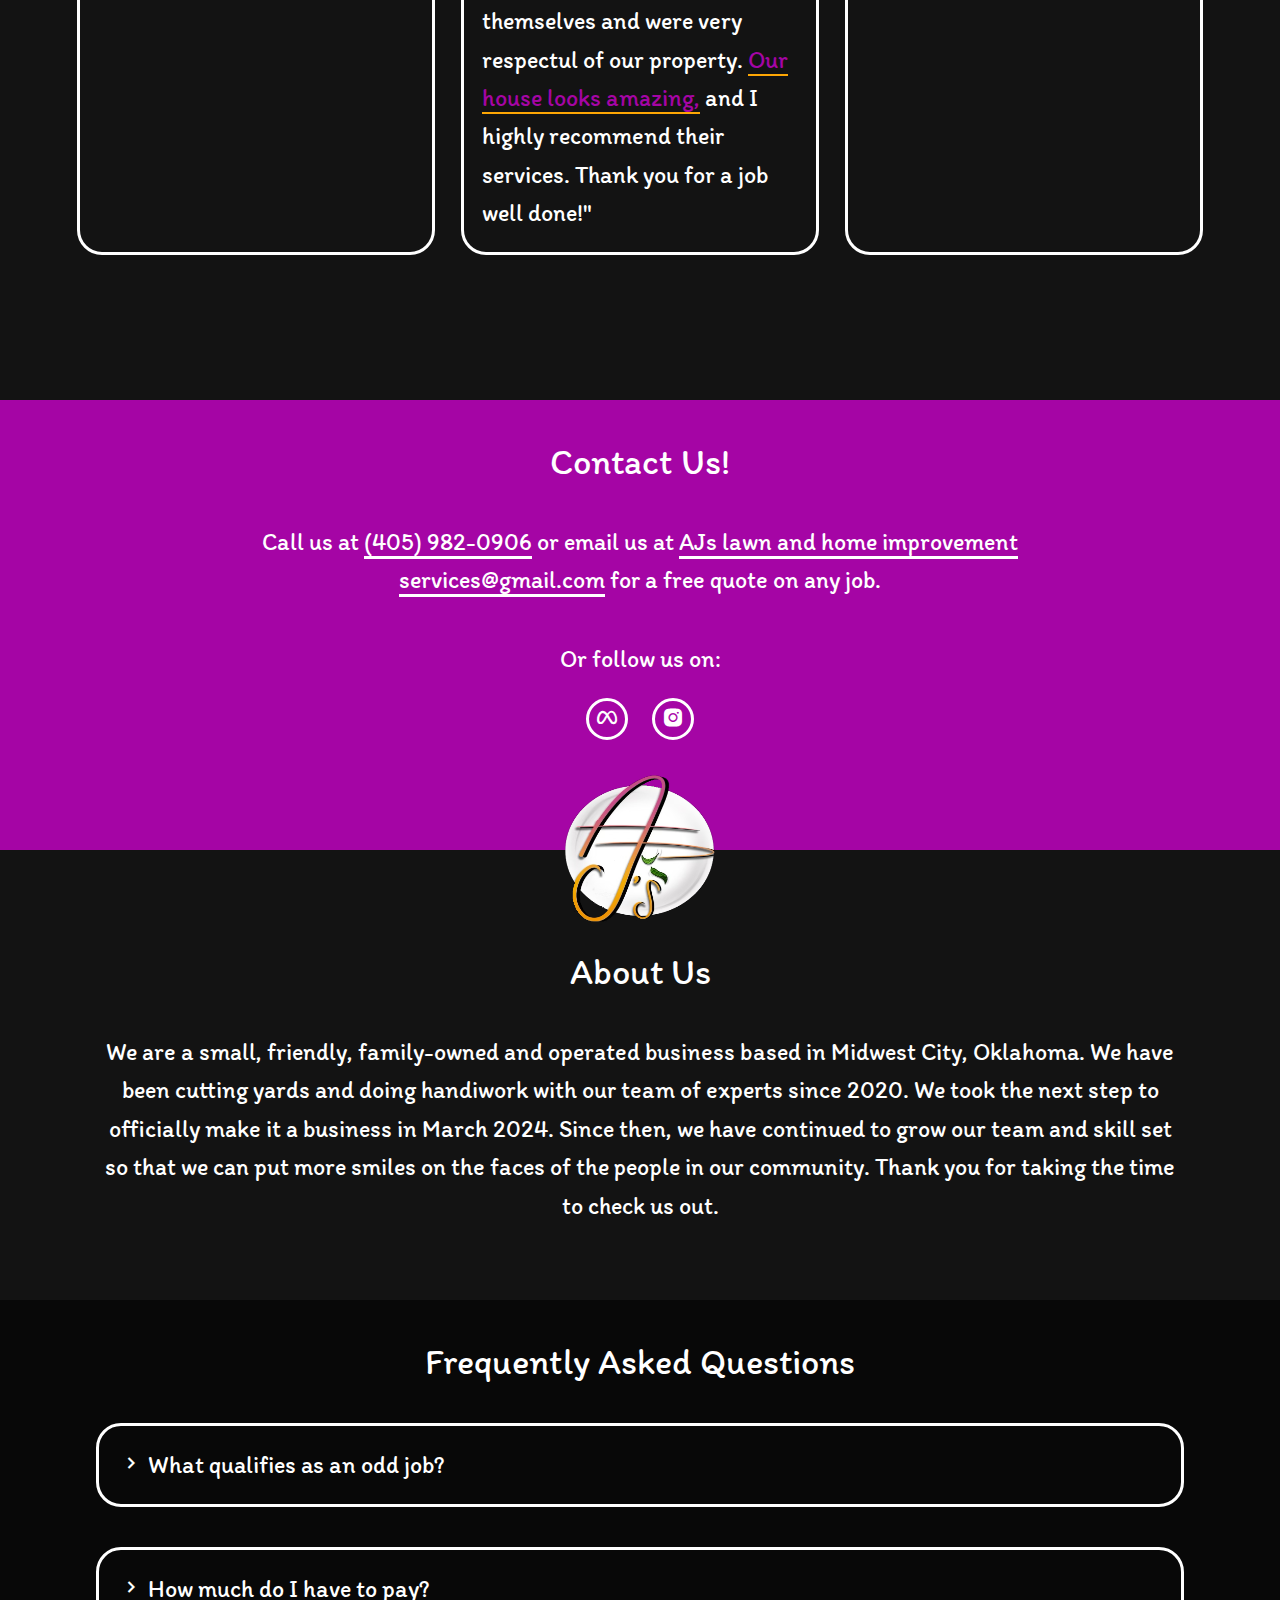
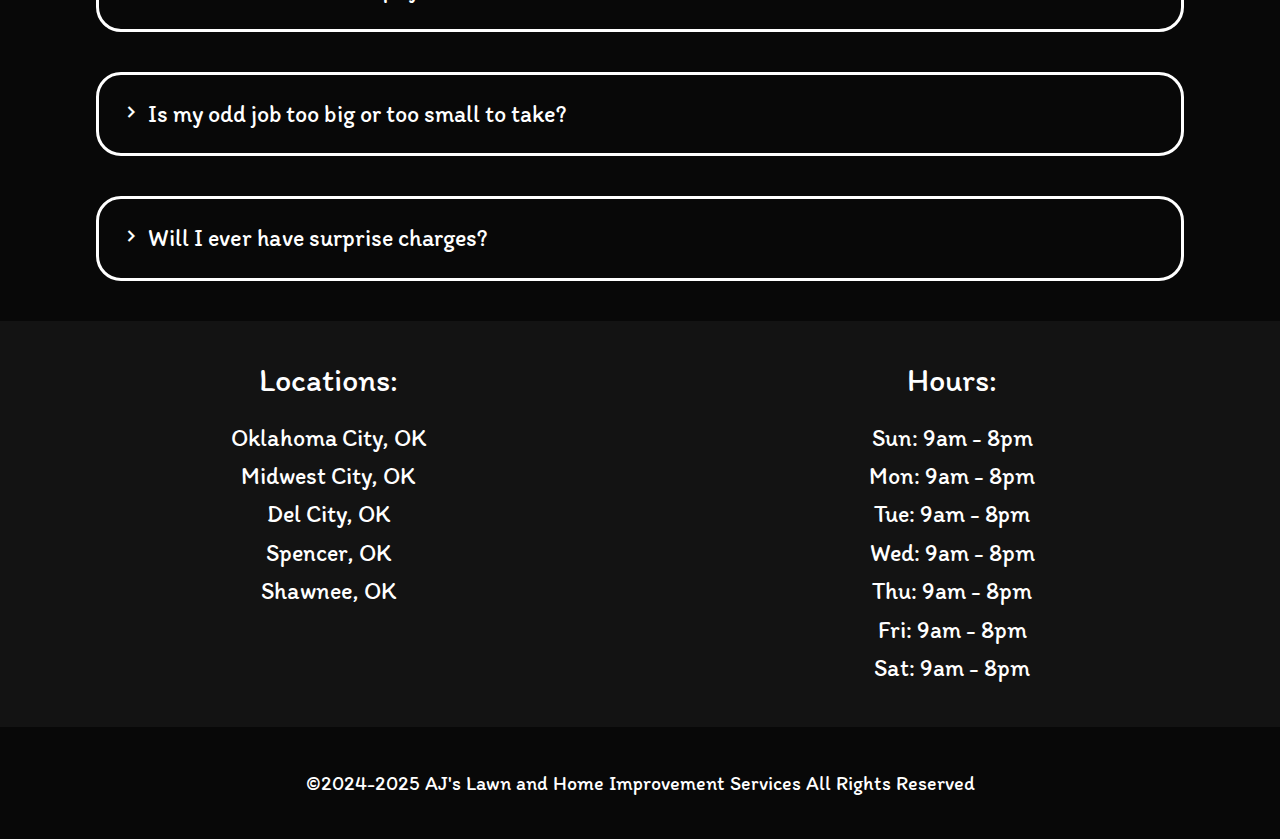
==== commit 91a05b38: "last bug fixes" ====
--- a/AJsbushandtreetrimmingservices.html
+++ b/AJsbushandtreetrimmingservices.html
@@ -29,7 +29,8 @@
             <i id="menu-icon" class='bx bx-menu'></i>
             <div id="hamburger-menu" class="nav-block">                
                 <details class="nav-dropdown" id="lawn-dropdown">
-                    <summary>Lawn Services
+                    <summary>
+                        <p>Lawn Services</p>
                         <i class='bx bx-chevron-down'></i>
                     </summary>
                     
@@ -41,7 +42,8 @@
                 </details>
 
                 <details class="nav-dropdown" id="home-dropdown">
-                    <summary>Home Services
+                    <summary>
+                        <p>Home Services</p>
                         <i class='bx bx-chevron-down'></i>
                     </summary>
 
@@ -157,10 +159,9 @@
 
     <!-- --------- Footer -------- -->
     <footer>
-
         <section id="faq">
             <h2>Frequently Asked Questions</h2>
-            <details class="question">
+            <details class="question" open>
                 <summary>
                     <i class='bx bx-chevron-down'></i>
                     <p>What qualifies as an odd job?</p>
@@ -172,7 +173,7 @@
                     </p>
                 </div>
             </details>
-            <details class="question">
+            <details class="question" open>
                 <summary>
                     <i class='bx bx-chevron-down'></i>
                     <p>How much do I have to pay?</p>
@@ -184,7 +185,7 @@
                     </p>
                 </div>            
             </details>
-            <details class="question">
+            <details class="question" open>
                 <summary>
                     <i class='bx bx-chevron-down'></i>
                     <p>Is my odd job too big or too small to take?</p>
@@ -196,7 +197,7 @@
                     </p>
                 </div>            
             </details>
-            <details class="question">
+            <details class="question" open>
                 <summary>
                     <i class='bx bx-chevron-down'></i>
                     <p>Will I ever have surprise charges?</p>
--- a/style.css
+++ b/style.css
@@ -84,7 +84,7 @@
 }
 
 a.nav-block h1:hover,
-a.nav-block:focus h1 {
+a.nav-block:focus-visible h1 {
 	transform: scale(1.05);
 }
 
@@ -99,7 +99,7 @@
 	height: 100px;
 	transition: transform 0.3s ease-out;
 }
-.nav-block img:hover, .nav-block:focus img {
+.nav-block img:hover, .nav-block:focus-visible img {
 	transform: scale(1.1);
 }
 .nav-btn {
@@ -111,8 +111,8 @@
 }
 
 .nav-btn:hover,
-.nav-btn:focus {
-	transform: scale(1.1);
+.nav-btn:focus-visible {
+	transform: scale(1.05);
 	border: 3px solid var(--secondary);
 	color: var(--secondary);
 	box-shadow: 0 0 12px var(--secondary);
@@ -130,8 +130,16 @@
 }
 .nav-dropdown summary {
 	list-style-type: none;
+	
+}
+.nav-dropdown summary p {
+	display: inline;
 	border-bottom: 3px solid transparent;
 	transition: transform 0.3s ease-in-out, border-bottom 0.3s ease-in-out;
+}
+
+summary::-webkit-details-marker{
+	display: none;
 }
 .nav-dropdown i {
 	transform: rotate(90deg);
@@ -141,7 +149,7 @@
 	display: block;
 	position: absolute;
 	overflow: hidden;
-	padding-top: 53px;
+	padding-top: 52px;
 	top: 0;
 	left: 50%;
 	transform: translateX(-50%);
@@ -150,9 +158,10 @@
 	max-height: 0;
 	transition: max-height 0.4s ease, opacity 0.4s ease;
 }
-.nav-dropdown.active summary {
-	transform: scale(1.1);
+.nav-dropdown.active summary p{
+	transform: scale(1.05);
 	border-bottom: 3px solid var(--primary);
+	
 }
 .nav-dropdown.active i {
 	transform: rotate(0deg);
@@ -181,30 +190,30 @@
 	border-bottom: 3px solid transparent;
 	transition: border-bottom 0.3s ease;
 }
-.nav-dropdown ul li a:hover, .nav-dropdown ul li a:focus {
+.nav-dropdown ul li a:hover, .nav-dropdown ul li a:focus-visible {
 	border-bottom: 3px solid var(--primary);
 }
 
 /*---------- hero-------------*/
 
 section {
-	min-height: 100lvh;
+	min-height: 100svh;
 }
 
 #hero .hero-container {
 	position: relative;
 	width: 100%;
-	height: 100lvh;
+	min-height: 100svh;
 }
 
 #hero .hero-img {
-	background-image: linear-gradient(rgba(0, 0, 0, 0.8), rgba(0, 0, 0, 0.8)),
+	background-image: linear-gradient(rgba(0, 0, 0, 0.7), rgba(0, 0, 0, 0.7)),
 		url(img/Background1.jpg);
 	background-position: top;
 	background-repeat: no-repeat;
 	background-size: cover;
 	position: relative;
-	height: 100lvh;
+	min-height: 100svh;
 }
 
 #hero .hero-overlay {
@@ -252,10 +261,10 @@
 	text-align: center;
 	display: block;
 	margin: var(--center);
-	transition: transform 0.3s ease;
-}
-
-a.call-btn:hover, a.call-btn:focus {
+	transition: transform 0.3s ease, color 0.3s ease, border 0.3s ease, box-shadow 0.3s ease;
+}
+
+a.call-btn:hover, a.call-btn:focus-visible {
 	transform: scale(1.1);
 	border: 3px solid var(--secondary);
 	color: var(--secondary);
@@ -325,98 +334,177 @@
 }
 .services-list .card:hover,
 .services-list .card.active,
-.services-list .card:focus {
+.services-list .card:focus-visible {
 	transform: scale(1.05);
 	background-color: var(--second-bg);
 	border: 3px solid var(--primary);
 }
-.mow-img {
+.mow-b {
+	opacity: 1;
+	position: absolute;
+	top: 0;
+	left: 0;
+	width: 100%;
+	height: 100%;
 	background-image: url(img/AJs_Mow_Before.jpg);
 	background-repeat: no-repeat;
 	background-position: center;
 	background-size: cover;
 }
-.mow-img:hover,
-.mow-img:focus {
+.mow-a{
+	opacity: 0;
+	position: absolute;
+	top: 0;
+	left: 0;
+	width: 100%;
+	height: 100%;
 	background: url(img/AJs_Mow_After.jpg);
 	background-repeat: no-repeat;
 	background-position: center;
 	background-size: cover;
 }
-.garden-img {
+.garden-b {
+	opacity: 1;
+	position: absolute;
+	top: 0;
+	left: 0;
+	width: 100%;
+	height: 100%;
 	background: url(img/AJs_Garden_Before.jpg);
 	background-repeat: no-repeat;
 	background-position: center;
 	background-size: cover;
 }
-.garden-img:hover,
-.garden-img:focus {
+.garden-a{
+	opacity: 0;
+	position: absolute;
+	top: 0;
+	left: 0;
+	width: 100%;
+	height: 100%;
 	background: url(img/AJs_Garden_After.jpg);
 	background-repeat: no-repeat;
 	background-position: center;
 	background-size: cover;
 }
-.bush-img {
+.bush-b {
+	opacity: 1;
+	position: absolute;
+	top: 0;
+	left: 0;
+	width: 100%;
+	height: 100%;
 	background: url(img/AJs_Bush_Before.jpg);
 	background-repeat: no-repeat;
 	background-position: center;
 	background-size: cover;
 }
-.bush-img:hover,
-.bush-img:focus {
+.bush-a {
+	opacity: 0;
+	position: absolute;
+	top: 0;
+	left: 0;
+	width: 100%;
+	height: 100%;
 	background: url(img/AJs_Bush_After.jpg);
 	background-repeat: no-repeat;
 	background-position: center;
 	background-size: cover;
 }
-.paint-img {
+
+.paint-b {
+	opacity: 1;
+	position: absolute;
+	top: 0;
+	left: 0;
+	width: 100%;
+	height: 100%;
 	background: url(img/AJs_Paint_Before.jpg);
 	background-repeat: no-repeat;
 	background-position: center;
 	background-size: cover;
 }
-.paint-img:hover,
-.paint-img:focus {
+.paint-a{
+	opacity: 0;
+	position: absolute;
+	top: 0;
+	left: 0;
+	width: 100%;
+	height: 100%;
 	background: url(img/AJs_Paint_After.jpg);
 	background-repeat: no-repeat;
 	background-position: center;
 	background-size: cover;
 }
-.fence-img {
+.fence-b {
+	opacity: 1;
+	position: absolute;
+	top: 0;
+	left: 0;
+	width: 100%;
+	height: 100%;
 	background: url(img/AJs_Fence_Before.jpg);
 	background-repeat: no-repeat;
 	background-position: center;
 	background-size: cover;
 }
-.fence-img:hover,
-.fence-img:focus {
+.fence-a{
+	opacity: 0;
+	position: absolute;
+	top: 0;
+	left: 0;
+	width: 100%;
+	height: 100%;
 	background: url(img/AJs_Fence_After.jpeg);
 	background-repeat: no-repeat;
 	background-position: center;
 	background-size: cover;
 }
-.gutter-img {
+.gutter-b {
+	opacity: 1;
+	position: absolute;
+	top: 0;
+	left: 0;
+	width: 100%;
+	height: 100%;
 	background: url(img/AJs_Gutter_Before.jpeg);
 	background-repeat: no-repeat;
 	background-position: center;
 	background-size: cover;
 }
-.gutter-img:hover,
-.gutter-img:focus {
+.gutter-a{
+	opacity: 0;
+	position: absolute;
+	top: 0;
+	left: 0;
+	width: 100%;
+	height: 100%;
 	background: url(img/AJs_Gutter_After.jpg);
 	background-repeat: no-repeat;
 	background-position: center;
 	background-size: cover;
 }
+
 .service-img {
 	width: 90%;
 	max-width: 425px;
 	height: 300px;
 	margin: var(--center);
 	transition: 0.4s ease-in-out;
-	border-radius: 20px;
 	flex-grow: 0;
 	position: relative;
+}
+.service-img div {
+	transition: opacity 0.4s ease-out;
+	border-radius: 20px;
+}
+.service-img:hover div:nth-child(1),
+.service-img:focus-visible div:nth-child(1){
+	opacity: 0;
+}
+.service-img:hover div:nth-child(2),
+.service-img:focus-visible div:nth-child(2){
+	opacity: 1;
 }
 .service-img::after {
 	content: "(hover over me)";
@@ -437,7 +525,7 @@
 	opacity: 1;
 }
 .service-img:hover::after,
-.service-img:focus::after {
+.service-img:focus-visible::after {
 	content: "(hover over me)";
 	opacity: 0;
 }
@@ -475,7 +563,7 @@
 	color: var(--primary);
 }
 .services-list a:hover,
-.services-list a:focus {
+.services-list a:focus-visible {
 	transform: scale(1.1);
 }
 .services-container a:active,
@@ -499,7 +587,7 @@
 }
 div#odd:hover,
 div#odd.active,
-div#odd:focus {
+div#odd:focus-visible {
 	transform: scale(1.05);
 	background-color: var(--second-bg);
 	border: 3px solid var(--primary);
@@ -610,7 +698,7 @@
 
 .expect-card:hover,
 .expect-card.active,
-.expect-card:focus {
+.expect-card:focus-visible {
 	transform: scale(1.05);
 	background-color: var(--main-bg);
 	border: 3px solid var(--primary);
@@ -669,7 +757,7 @@
 }
 #why-container img:hover,
 #why-container img.active,
-#why-container img:focus {
+#why-container img:focus-visible {
 	border-color: var(--primary);
 	transform: scale(1.05);
 }
@@ -719,7 +807,7 @@
 
 .testimonial:hover,
 .testimonial.active,
-.testimonial:focus {
+.testimonial:focus-visible {
 	border: 3px solid var(--primary);
 	transform: scale(1.05);
 	background-color: var(--main-bg);
@@ -747,7 +835,7 @@
 
 /* ---------contact----------*/
 section#contact {
-	min-height: 50lvh;
+	min-height: 50svh;
 	width: 100%;
 	background-color: var(--primary);
 	color: white;
@@ -778,7 +866,7 @@
 	border-bottom: 3px solid white;
 }
 #contact a:hover,
-#contact a:focus {
+#contact a:focus-visible {
 	border-bottom: 3px solid var(--secondary);
 	color: var(--secondary);
 }
@@ -800,12 +888,11 @@
 	text-align: center;
 	border-radius: 50%;
 	margin: 0 10px;
-	transition: transform 0.3s ease-in-out;
+	transition: transform 0.3s ease, color 0.3s ease, border-color 0.3s ease, box-shadow 0.3s ease;
 }
 #contact .social a:hover,
-#contact .social a:focus {
+#contact .social a:focus-visible {
 	transform: scale(1.2);
-	background-color: var(--primary);
 	color: var(--secondary);
 	box-shadow: 0 0 25px var(--secondary);
 	border-color: var(--secondary);
@@ -819,7 +906,7 @@
 	text-align: center;
 	position: relative;
 	background-color: var(--second-bg);
-	min-height: 50lvh;
+	min-height: 50svh;
 }
 #about img {
 	width: 150px;
@@ -854,7 +941,7 @@
 }
 
 section#faq {
-	min-height: 50lvh;
+	min-height: 50svh;
 	background-color: var(--main-bg);
 }
 #faq h2 {
@@ -876,8 +963,9 @@
 	border-color: var(--primary);
 	padding: 0 0 var(--md-pad);
 }
-#faq details:hover,
-#faq details:has(:focus) {
+
+#faq details:hover, 
+#faq details:has(:focus-visible) {
 	border-color: var(--primary);
 }
 #faq summary {
@@ -893,9 +981,8 @@
 }
 #faq details.active summary p,
 #faq details summary:hover p,
-#faq details summary:focus p {
+#faq details summary:focus-visible p {
 	color: var(--primary);
-	transform: scale(1.05);
 }
 #faq details summary i {
 	transform: rotate(-90deg);
@@ -906,7 +993,7 @@
 	color: var(--primary);
 }
 #faq details summary:hover i,
-#faq details summary:focus i {
+#faq details summary:focus-visible i {
 	color: var(--primary);
 }
 #faq details .answer {
@@ -1167,7 +1254,7 @@
 		opacity: 1;
 	}
 	.service-img:hover::after,
-	.service-img:focus::after {
+	.service-img:focus-visible::after {
 		content: "(tap here)";
 		opacity: 0;
 	}
@@ -1324,8 +1411,23 @@
 }
 
 @media screen and (max-width: 459px) {
+	nav {
+		padding: var(--sm-pad) var(--md-pad);
+	}
 	.nav-block img{
 		display: none;
+	}
+	a.nav-block h1{
+		text-align: left;
+	}
+	#menu-icon {
+		padding: 0;
+	}
+	#hamburger-menu {
+		top: 96px;
+	}
+	.featured-service {
+		padding-top: 96px;
 	}
 	.featured-container img {
 		width: 80%;
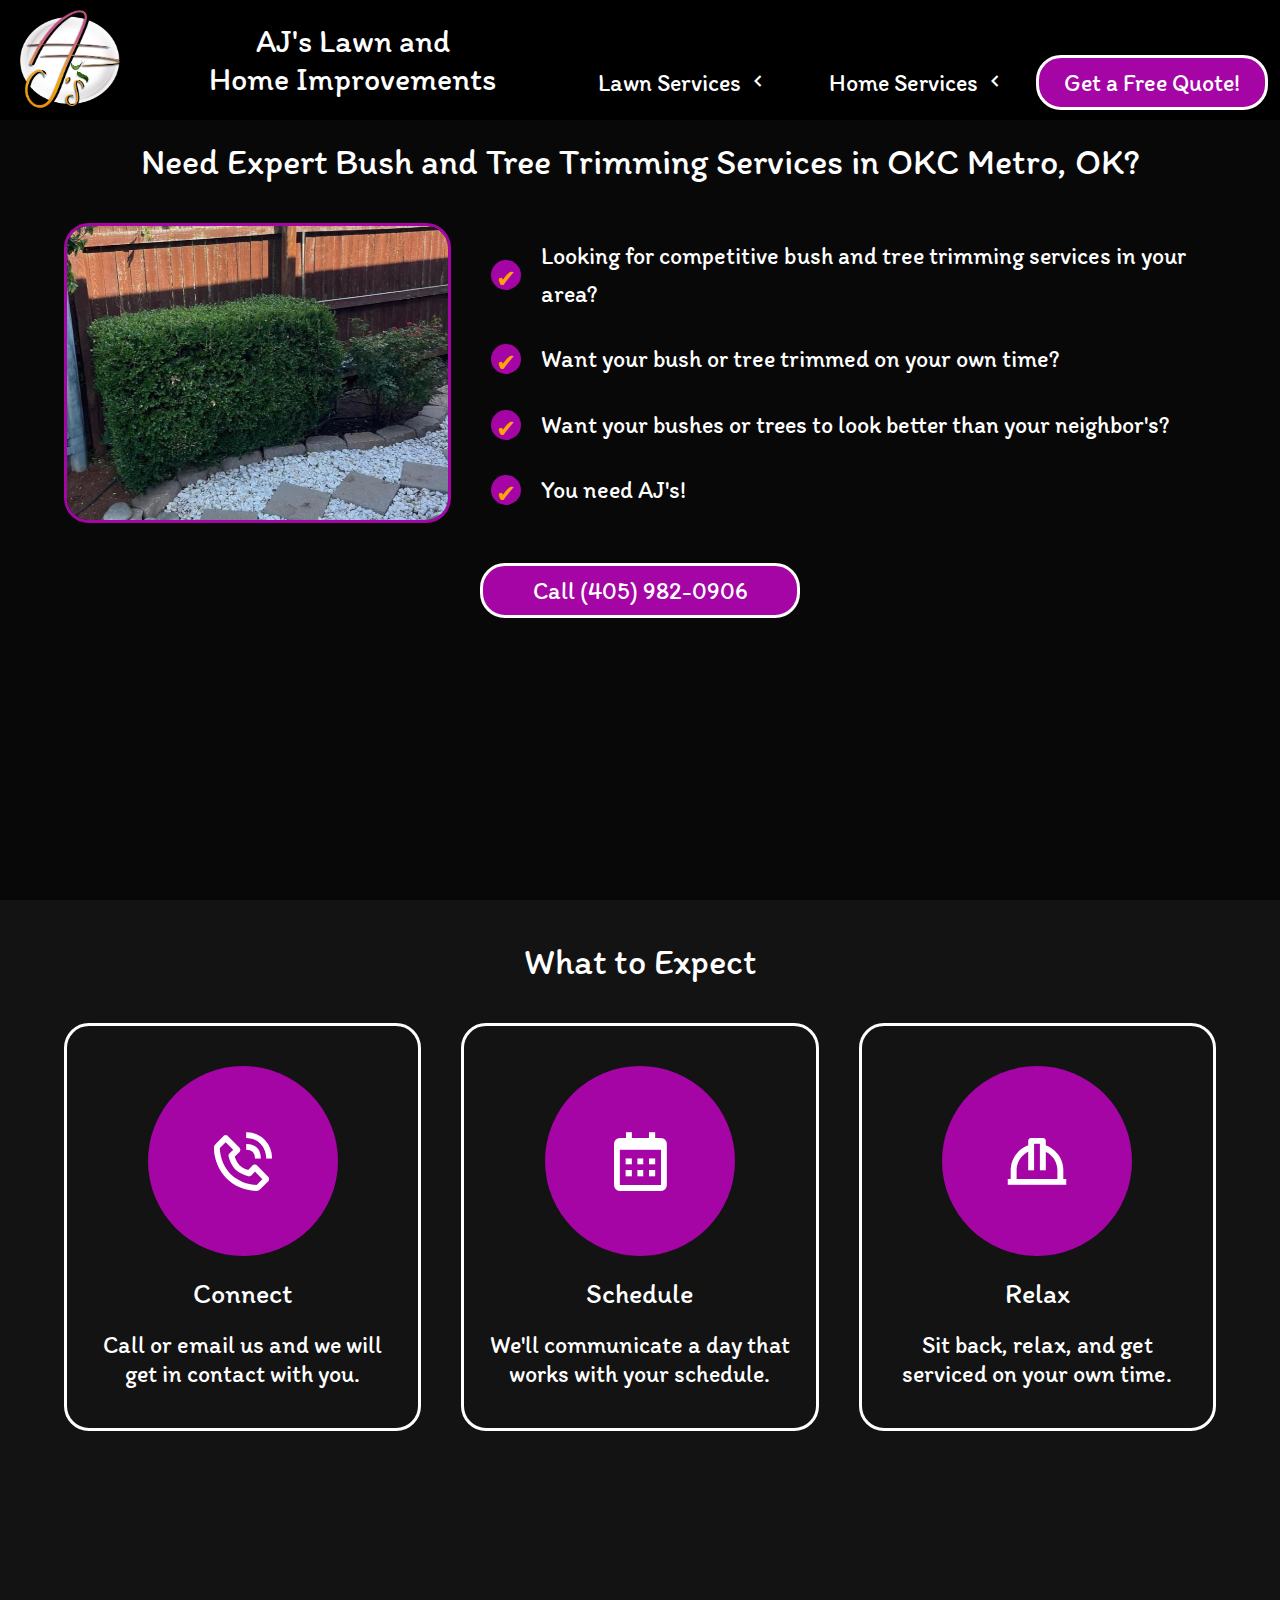
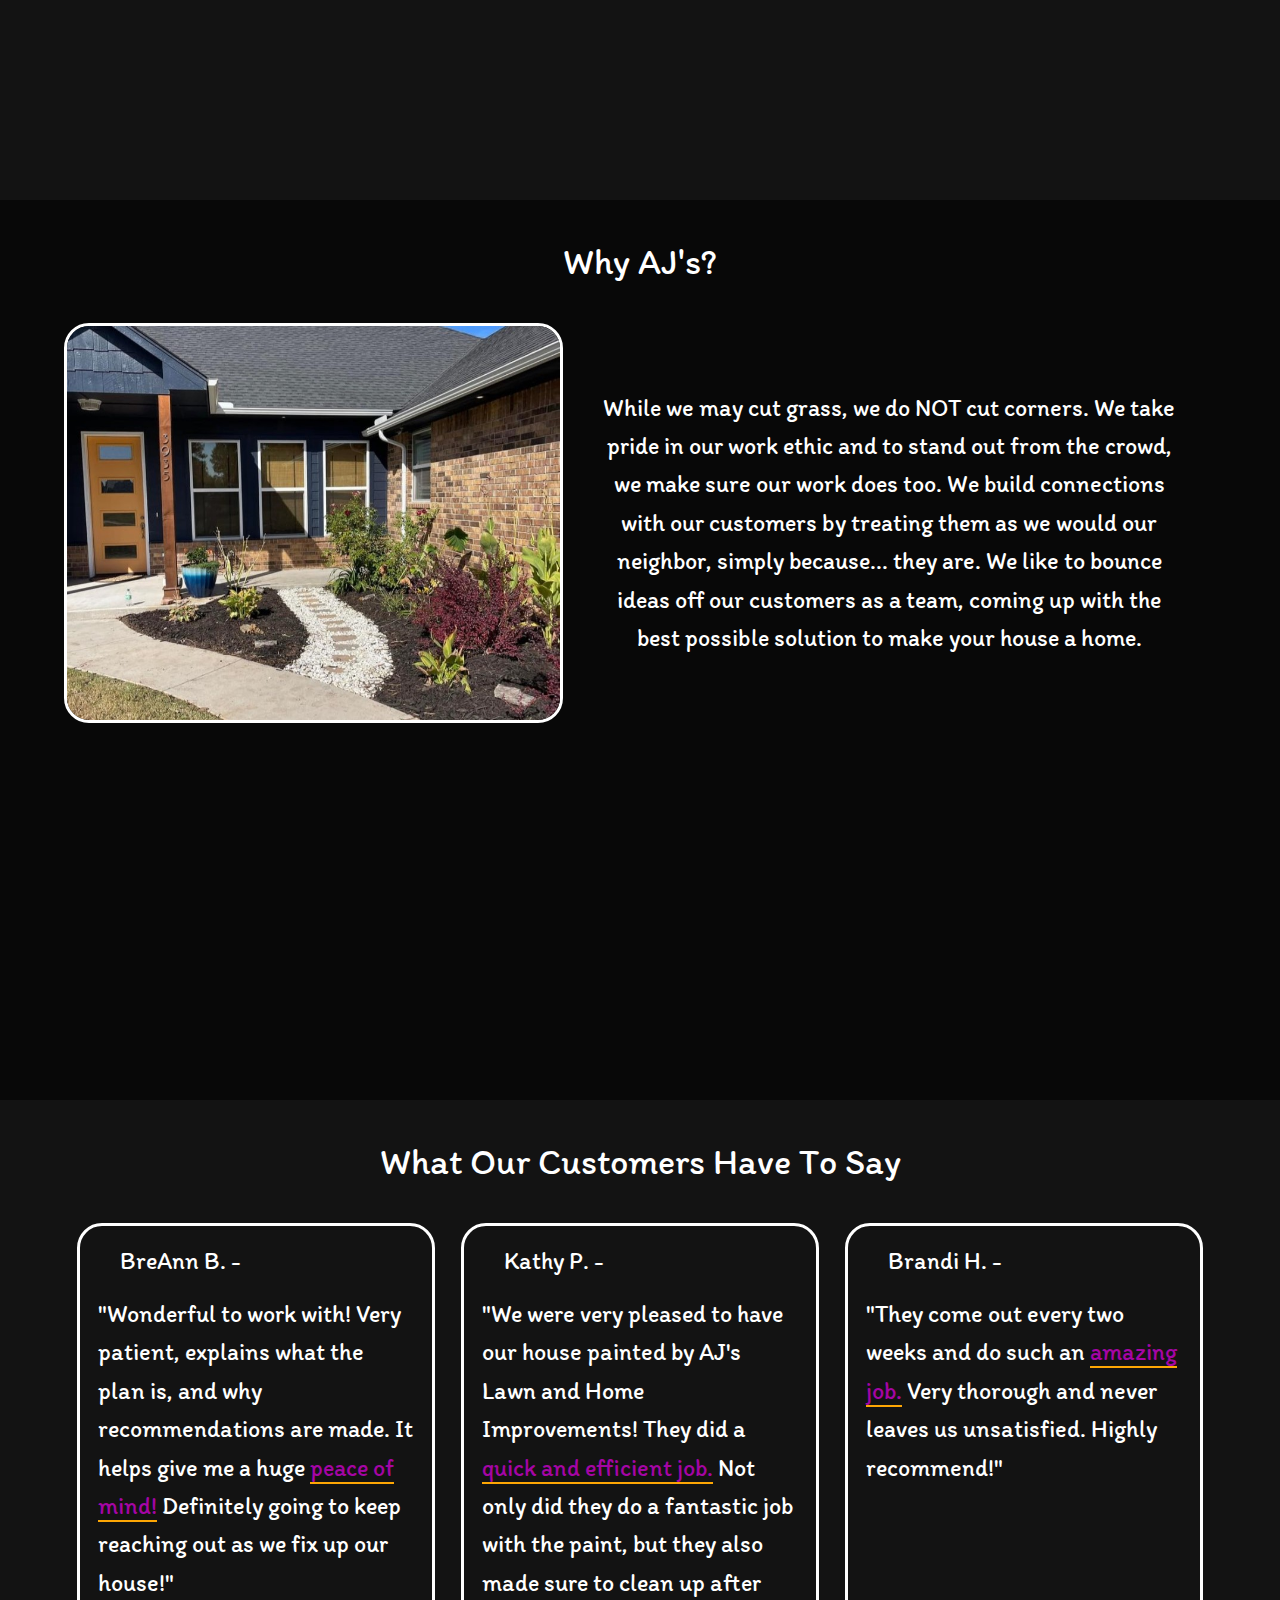
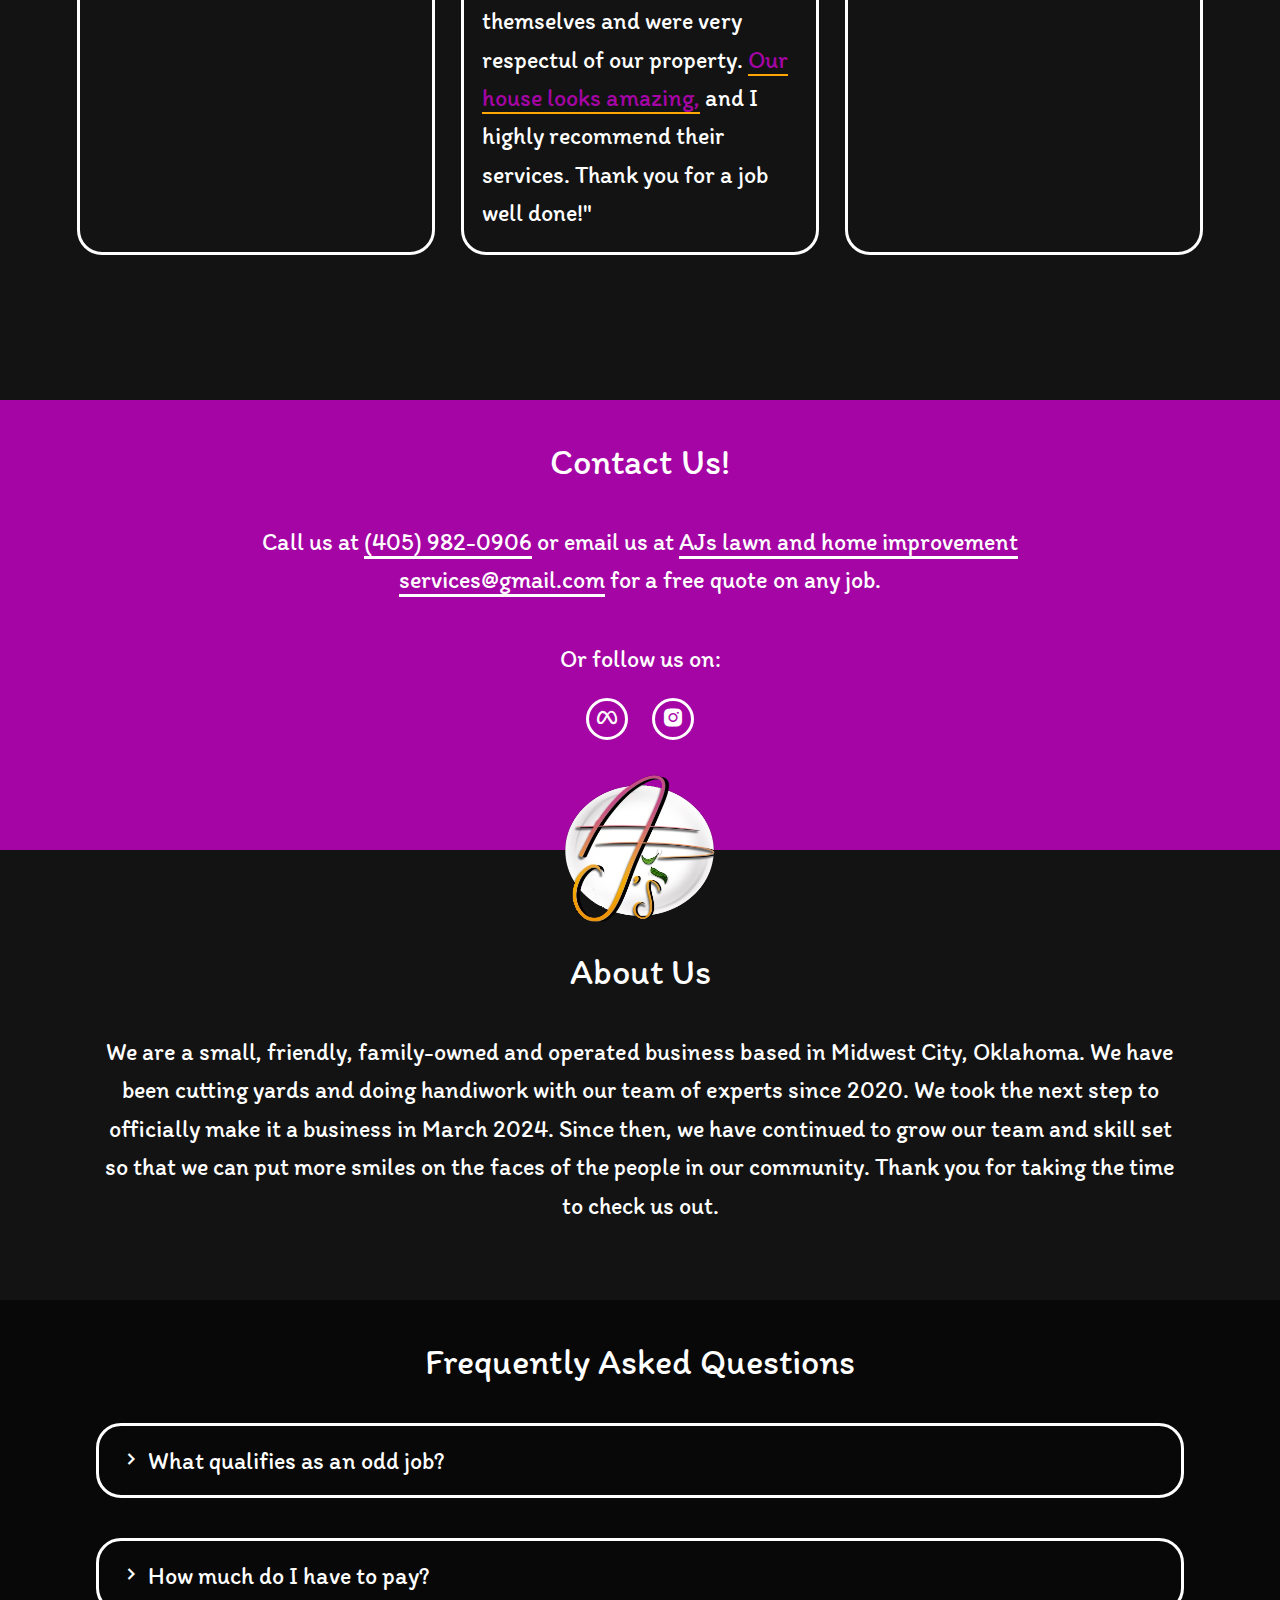
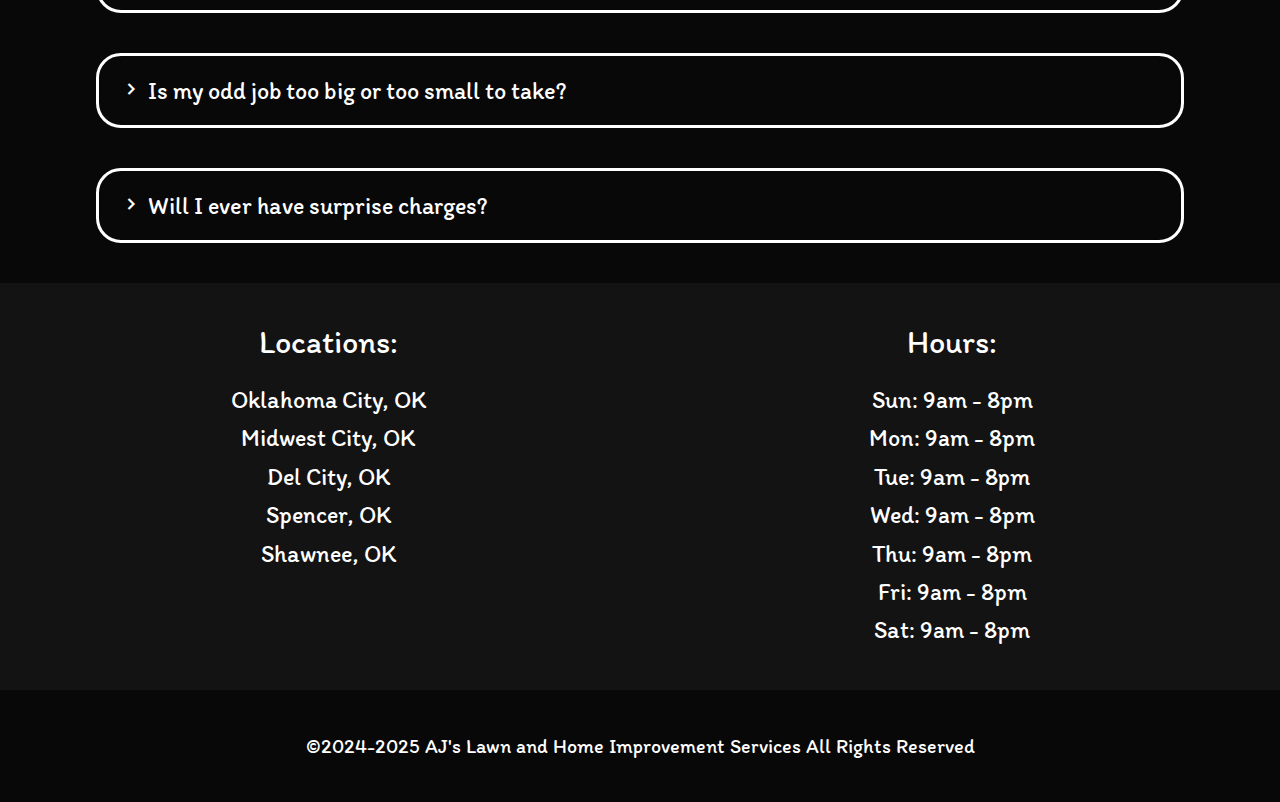
==== commit e1b5cecf: "changed faq from details to buttons for smoother transitions" ====
--- a/AJsbushandtreetrimmingservices.html
+++ b/AJsbushandtreetrimmingservices.html
@@ -27,32 +27,30 @@
             </a>
 
             <i id="menu-icon" class='bx bx-menu'></i>
-            <div id="hamburger-menu" class="nav-block">                
-                <details class="nav-dropdown" id="lawn-dropdown">
-                    <summary>
-                        <p>Lawn Services</p>
+            <div id="hamburger-menu" class="nav-block">
+                <div class="nav-dropdown" id="lawn-dropdown">
+                    <div tabindex="0">
+                        <p>Lawn Services</p> 
                         <i class='bx bx-chevron-down'></i>
-                    </summary>
-                    
-                    <ul class="dropdown">
+                    </div>
+                    <ul>
                         <li><a href="AJsmowservice.html">Mow Package</a></li>
                         <li><a href="AJsgardenservice.html">Garden Bed Cleanup</a></li>
-                        <li><a href="AJsbushandtreetrimmingservices.html">Bush And Tree Trimming</a></li>
+                        <li><a href="#">Bush And Tree Trimming</a></li>
                     </ul>
-                </details>
-
-                <details class="nav-dropdown" id="home-dropdown">
-                    <summary>
+                </div>
+                
+                <div class="nav-dropdown" id="home-dropdown">
+                    <div tabindex="0">
                         <p>Home Services</p>
                         <i class='bx bx-chevron-down'></i>
-                    </summary>
-
+                    </div>
                     <ul class="dropdown">
                         <li><a href="AJsguttercleaningservices.html">Gutter Cleaning</a></li>
                         <li><a href="AJsfencerepairservices.html">Wood Fence Repair</a></li>
                         <li><a href="AJspaintservices.html">Interior & Exterior Painting</a></li>
                     </ul>
-                </details>
+                </div>
                 
     
                 <a href="tel:+14059820906" class="nav-btn">Get a Free Quote!</a>
@@ -161,54 +159,54 @@
     <footer>
         <section id="faq">
             <h2>Frequently Asked Questions</h2>
-            <details class="question" open>
-                <summary>
+            <div class="question-card">
+                <button class="question" aria-expanded="false" aria-controls="question1">
                     <i class='bx bx-chevron-down'></i>
                     <p>What qualifies as an odd job?</p>
-                </summary>
-                <div class="answer">
+                </button>
+                <div class="answer" id="question1">
                     <hr>
                     <p>
                         Any job that you don't want to do! Whether it's easy or hard, we're willing to talk it through and see what we can do to make your house a home.
                     </p>
                 </div>
-            </details>
-            <details class="question" open>
-                <summary>
+            </div>
+            <div class="question-card">
+                <button class="question" aria-expanded="false" aria-controls="question2">
                     <i class='bx bx-chevron-down'></i>
                     <p>How much do I have to pay?</p>
-                </summary>
-                <div class="answer">
+                </button>
+                <div class="answer" id="question2">
                     <hr>
                     <p>
                         Just as the work required from job to job will vary, the pay varies too. This allows us to service you for the fairest rate on our work.
                     </p>
                 </div>            
-            </details>
-            <details class="question" open>
-                <summary>
+            </div>
+            <div class="question-card">
+                <button class="question" aria-expanded="false" aria-controls="question3">
                     <i class='bx bx-chevron-down'></i>
                     <p>Is my odd job too big or too small to take?</p>
-                </summary>
-                <div class="answer">
+                </button>
+                <div class="answer" id="question3">
                     <hr>
                     <p>
                         There is no job that is too big or too small for us. We do everything from cutting grass and putting up shelves to building full on room additions.
                     </p>
                 </div>            
-            </details>
-            <details class="question" open>
-                <summary>
+            </div>
+            <div class="question-card">
+                <button class="question" aria-expanded="false" aria-controls="question4">
                     <i class='bx bx-chevron-down'></i>
                     <p>Will I ever have surprise charges?</p>
-                </summary>
-                <div class="answer">
+                </button>
+                <div class="answer" id="question4">
                     <hr>
                     <p>
                         NO! We will never spring extra charges on you. We only charge extra for cutting overgrown yards and cutting tree limbs that are next to powerlines. However, these charges will be brought up when we give you an estimate. 
                     </p>
                 </div>            
-            </details>
+            </div>
         </section>
 
         <div class="footer-container">
--- a/style.css
+++ b/style.css
@@ -128,18 +128,10 @@
 	position: relative;
 	width: 33%;
 }
-.nav-dropdown summary {
-	list-style-type: none;
-	
-}
-.nav-dropdown summary p {
+.nav-dropdown div p {
 	display: inline;
 	border-bottom: 3px solid transparent;
 	transition: transform 0.3s ease-in-out, border-bottom 0.3s ease-in-out;
-}
-
-summary::-webkit-details-marker{
-	display: none;
 }
 .nav-dropdown i {
 	transform: rotate(90deg);
@@ -158,7 +150,7 @@
 	max-height: 0;
 	transition: max-height 0.4s ease, opacity 0.4s ease;
 }
-.nav-dropdown.active summary p{
+.nav-dropdown.active div p{
 	transform: scale(1.05);
 	border-bottom: 3px solid var(--primary);
 	
@@ -951,7 +943,7 @@
 	width: 80%;
 	margin: auto;
 }
-#faq details {
+#faq .question-card {
 	width: 85%;
 	margin: var(--center) var(--reg-pad);
 	border: 3px solid white;
@@ -959,53 +951,58 @@
 	line-height: var(--line-height);
 	transition: padding 0.3s ease, border-color 0.3s ease;
 }
-#faq details.active {
+#faq .question-card.active {
 	border-color: var(--primary);
 	padding: 0 0 var(--md-pad);
 }
 
-#faq details:hover, 
-#faq details:has(:focus-visible) {
+#faq .question-card:hover, 
+#faq .question-card:has(:focus-visible) {
 	border-color: var(--primary);
 }
-#faq summary {
+#faq .question {
+	text-align: left;
+	width: 100%;
+	color: inherit;
 	padding: var(--md-pad);
 	list-style-type: none;
 	cursor: pointer;
 	font-size: var(--regular-font-size);
 	transition: color 0.3s ease;
-}
-#faq details summary p {
+	background-color: inherit;
+	border: none;
+}
+#faq .question-card .question p {
 	display: inline;
 	transition: transform 0.3s ease, color 0.3s ease;
 }
-#faq details.active summary p,
-#faq details summary:hover p,
-#faq details summary:focus-visible p {
+#faq .question-card.active .question p,
+#faq .question-card .question:hover p,
+#faq .question-card .question:focus-visible p {
 	color: var(--primary);
 }
-#faq details summary i {
+#faq .question-card .question i {
 	transform: rotate(-90deg);
 	transition: transform 0.3s ease, color 0.3s ease;
 }
-#faq details.active summary i {
+#faq .question-card.active .question i {
 	transform: rotate(0deg);
 	color: var(--primary);
 }
-#faq details summary:hover i,
-#faq details summary:focus-visible i {
+#faq .question-card .question:hover i,
+#faq .question-card .question:focus-visible i {
 	color: var(--primary);
 }
-#faq details .answer {
+#faq .question-card .answer {
 	font-size: var(--regular-font-size);
 	overflow: hidden;
 	max-height: 0;
 	opacity: 0;
-	transition: max-height 0.3s ease, opacity 0.3s ease-out;
-}
-#faq details.active .answer {
+	transition: max-height 0.4s ease, opacity 0.4s ease-out;
+}
+#faq .question-card.active .answer {
 	opacity: 1;
-	max-height: 300px;
+	max-height: 400px;
 }
 #faq hr {
 	border: none;
@@ -1015,7 +1012,7 @@
 	margin: 0 0 var(--md-pad);
 	display: block;
 }
-details .answer p {
+.question-card .answer p {
 	padding: 0 var(--md-pad);
 }
 .footer-container {
@@ -1054,7 +1051,7 @@
 	width: 100%;
 	text-align: center;
 	background-color: var(--primary-bg);
-	padding: var(--reg-pad) 0;
+	padding: var(--reg-pad) var(--sm-pad);
 	line-height: var(--line-height);
 	font-size: var(--smallest-font-size);
 }
@@ -1365,7 +1362,7 @@
 		font-size: var(--regular-font-size);
 		width: 85%;
 	}
-	#faq details {
+	#faq .question-card {
 		width: 80%;
 	}
 	.footer-h2 {
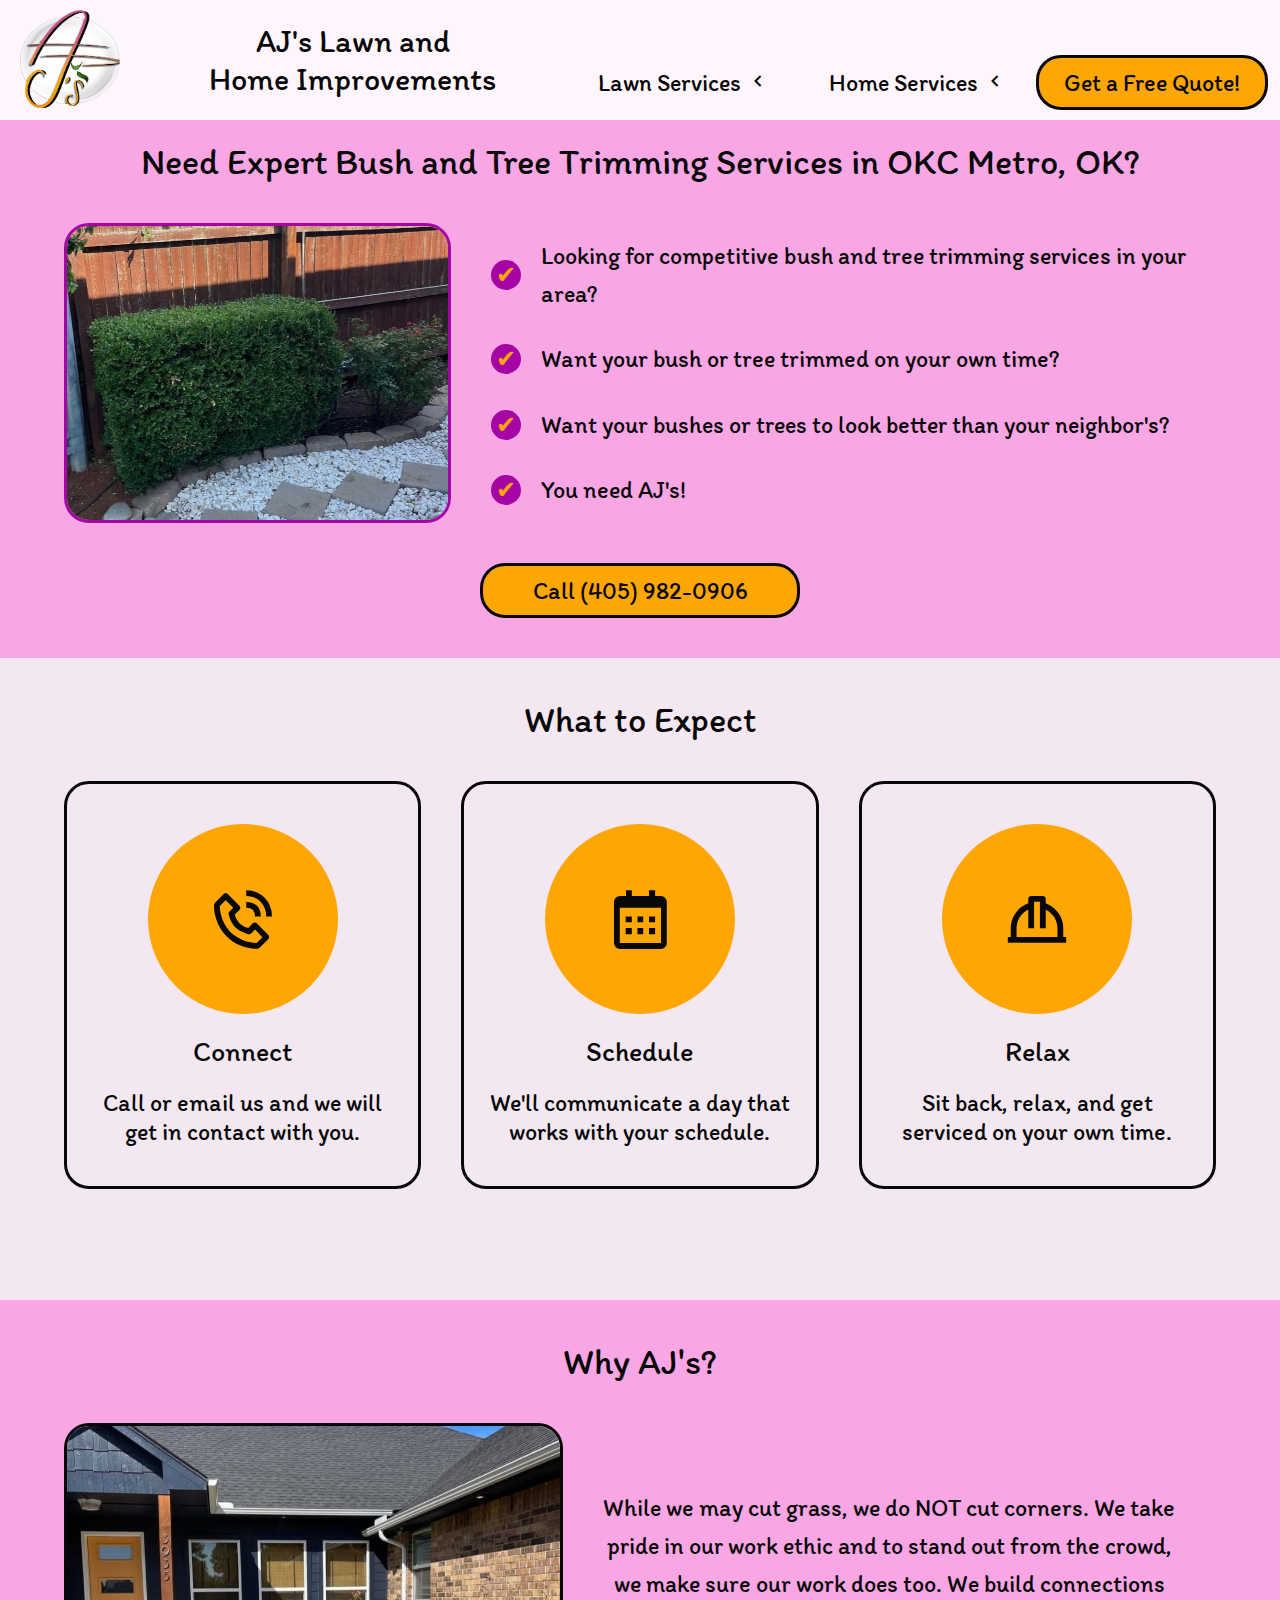
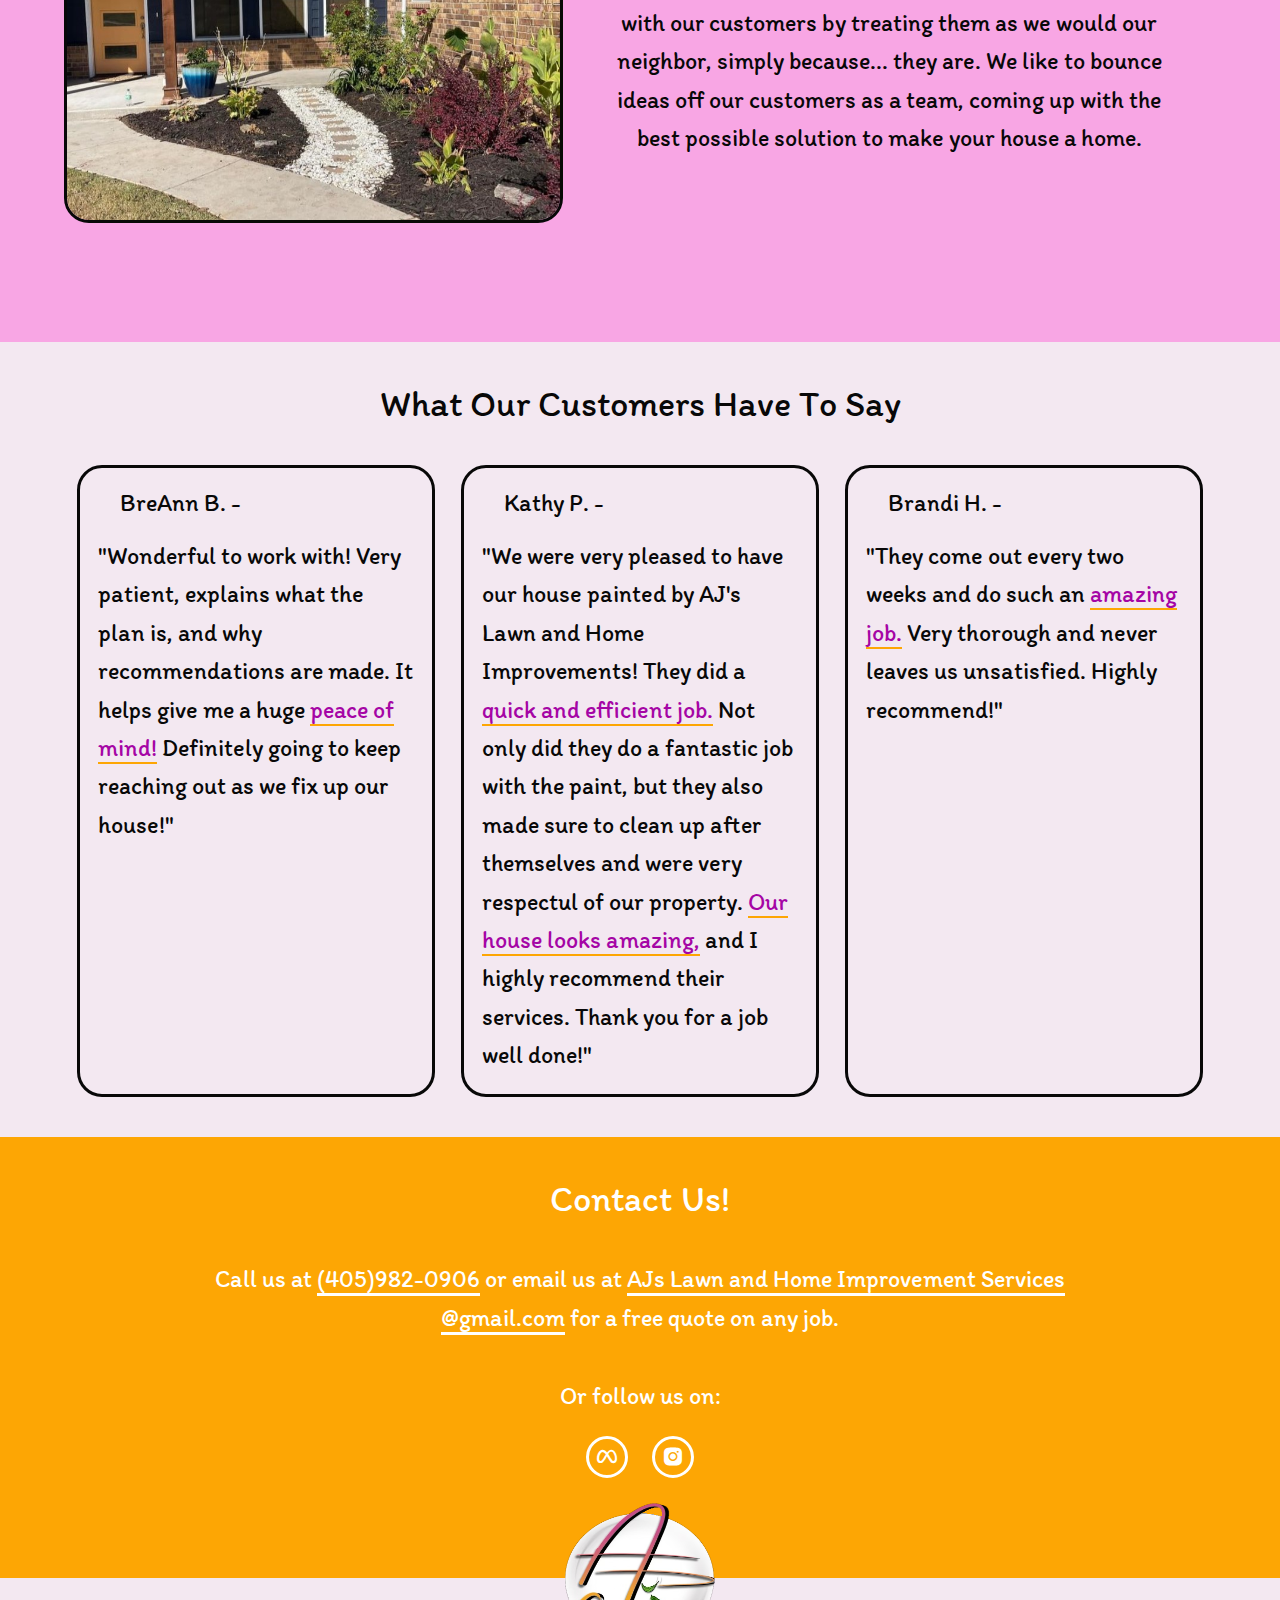
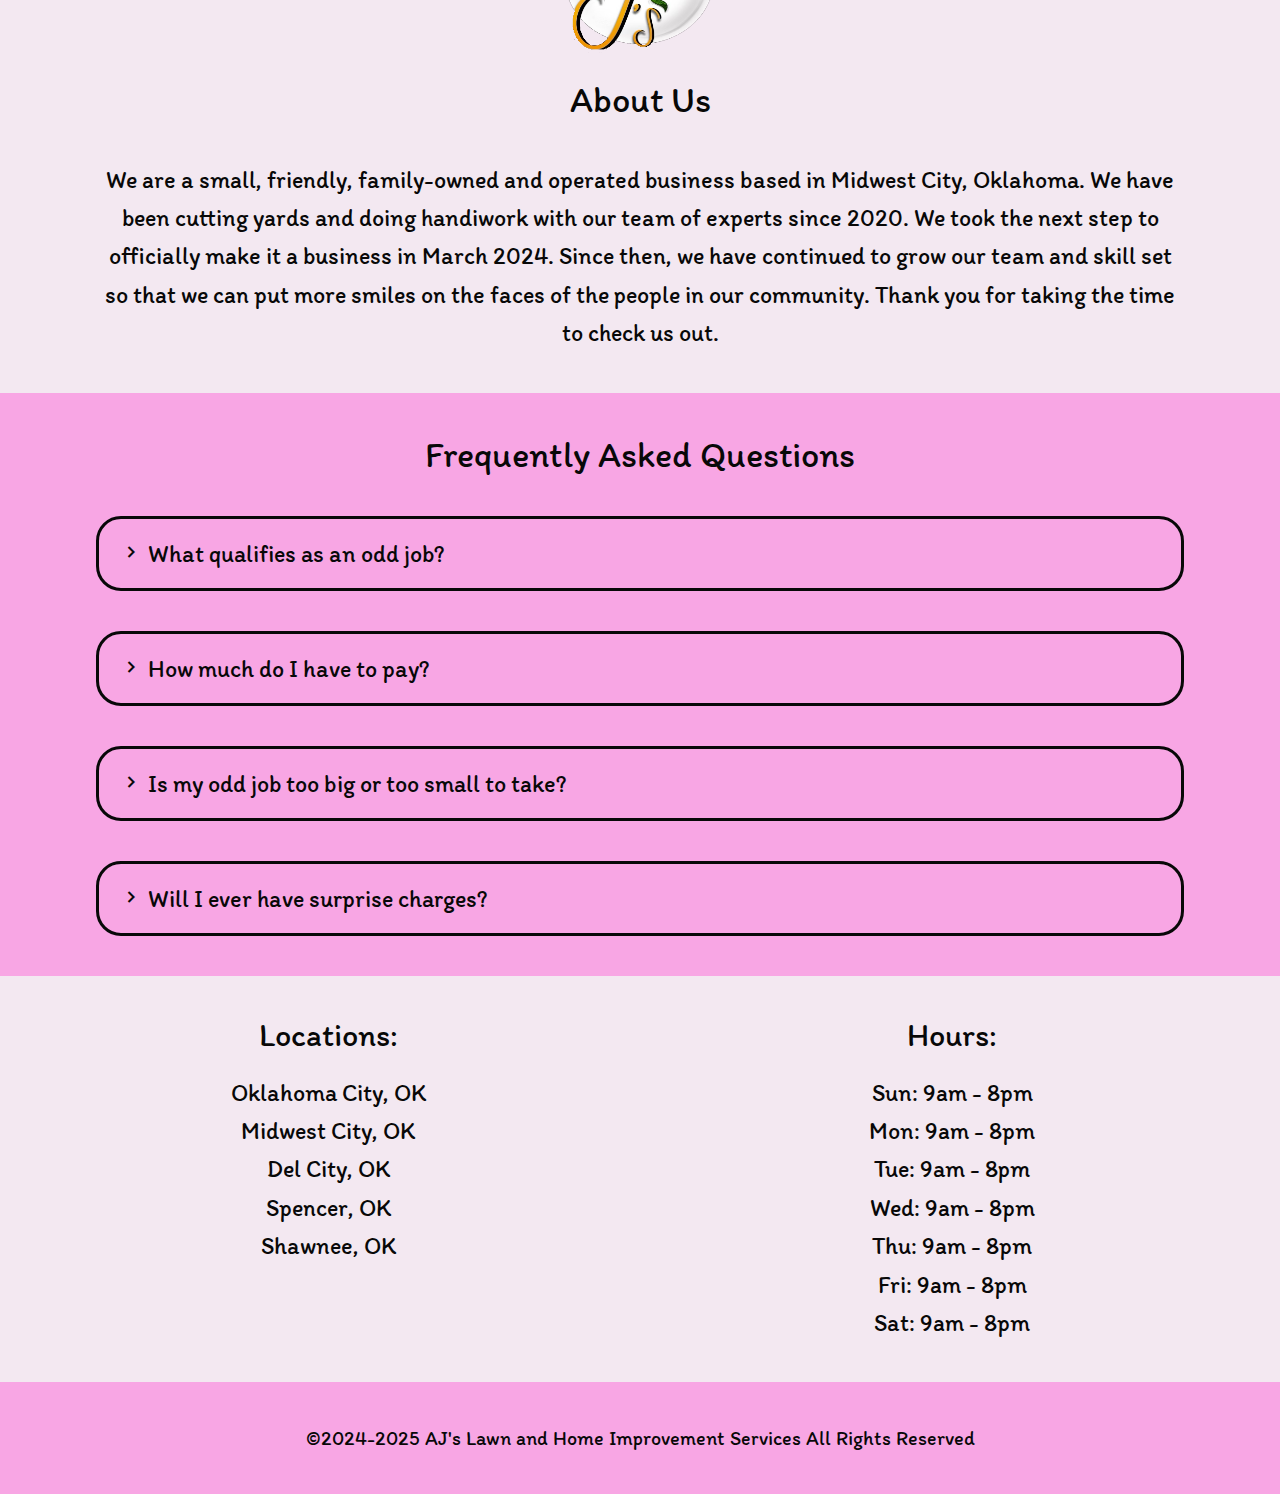
==== commit 533d593f: "minor bug fixes" ====
--- a/AJsbushandtreetrimmingservices.html
+++ b/AJsbushandtreetrimmingservices.html
@@ -29,26 +29,26 @@
             <i id="menu-icon" class='bx bx-menu'></i>
             <div id="hamburger-menu" class="nav-block">
                 <div class="nav-dropdown" id="lawn-dropdown">
-                    <div tabindex="0">
+                    <button id="btn1"  aria-expanded="false" aria-controls="list1">
                         <p>Lawn Services</p> 
                         <i class='bx bx-chevron-down'></i>
-                    </div>
-                    <ul>
-                        <li><a href="AJsmowservice.html">Mow Package</a></li>
-                        <li><a href="AJsgardenservice.html">Garden Bed Cleanup</a></li>
-                        <li><a href="#">Bush And Tree Trimming</a></li>
+                    </button>
+                    <ul class="dropdown" id="list1" role="region" aria-labelledby="btn1" hidden>
+                        <li><a tabindex="-1" href="AJsmowservice.html">Mow Package</a></li>
+                        <li><a tabindex="-1" href="AJsgardenservice.html">Garden Bed Cleanup</a></li>
+                        <li><a tabindex="-1" href="#">Bush And Tree Trimming</a></li>
                     </ul>
                 </div>
                 
                 <div class="nav-dropdown" id="home-dropdown">
-                    <div tabindex="0">
+                    <button id="btn2"  aria-expanded="false" aria-controls="list2">
                         <p>Home Services</p>
                         <i class='bx bx-chevron-down'></i>
-                    </div>
-                    <ul class="dropdown">
-                        <li><a href="AJsguttercleaningservices.html">Gutter Cleaning</a></li>
-                        <li><a href="AJsfencerepairservices.html">Wood Fence Repair</a></li>
-                        <li><a href="AJspaintservices.html">Interior & Exterior Painting</a></li>
+                    </button>
+                    <ul class="dropdown" id="list2" role="region" aria-labelledby="btn2" hidden>
+                        <li><a tabindex="-1" href="AJsguttercleaningservices.html">Gutter Cleaning</a></li>
+                        <li><a tabindex="-1" href="AJsfencerepairservices.html">Wood Fence Repair</a></li>
+                        <li><a tabindex="-1" href="AJspaintservices.html">Interior & Exterior Painting</a></li>
                     </ul>
                 </div>
                 
@@ -135,9 +135,9 @@
     <section id="contact">
         <h2>Contact Us!</h2>
         <p>Call us at 
-            <a href="tel:+14059820906">(405) 982-0906</a> 
+            <a href="tel:+14059820906">(405)982-0906</a> 
             or email  us at  
-            <a href="mailto:ajslawnandhomeimprovementservices@gmail.com">AJs lawn and home improvement services@gmail.com</a>
+            <a href="mailto:ajslawnandhomeimprovementservices@gmail.com">AJs Lawn and Home Improvement Services @gmail.com</a>
             for a free quote on any job.
         </p>
         <p>Or follow us on:</p>
--- a/style.css
+++ b/style.css
@@ -13,10 +13,14 @@
 }
 
 :root {
+	--text-color: #fff;
 	--primary: #a505a5;
 	--secondary: #fda604;
 	--main-bg: #080808;
-	--second-bg: #131313;
+	--second-bg: #1d1d1d;
+	--btn-color: #fff;
+	--btn-bg: #a505a5;
+	--transparentish: rgba(0, 0, 0, 0.9);
 	--smallest-font-size: 20px;
 	--regular-font-size: 24px;
 	--small-header-font-size: 32px;
@@ -50,8 +54,8 @@
 	justify-content: space-between;
 	align-items: end;
 	padding: var(--sm-pad);
-	color: white;
-	background-color: rgba(0, 0, 0, 0.9);
+	color: var(--text-color);
+	background-color: var(--transparentish);
 }
 #menu-icon {
 	display: none;
@@ -90,7 +94,7 @@
 
 nav a {
 	text-decoration: none;
-	color: white;
+	color: var(--text-color);
 }
 
 .nav-block img {
@@ -105,11 +109,17 @@
 .nav-btn {
 	padding: var(--sm-pad);
 	min-width: 213px;
-	background-color: var(--primary);
+	background-color: var(--btn-bg);
 	border-radius: 25px;
-	border: 3px solid white;
-}
-
+	border: 3px solid var(--btn-color);
+	font-size: var(--regular-font-size);
+	text-decoration: none;
+	transition: 0.3s ease-out;
+	color: var(--btn-color);
+	cursor: pointer;
+	position: relative;
+	width: 33%;
+}
 .nav-btn:hover,
 .nav-btn:focus-visible {
 	transform: scale(1.05);
@@ -117,18 +127,22 @@
 	color: var(--secondary);
 	box-shadow: 0 0 12px var(--secondary);
 }
-
-.nav-dropdown,
-.nav-btn {
-	font-size: var(--regular-font-size);
-	text-decoration: none;
+.nav-dropdown {
+	width: 33%;
+	position: relative;
 	transition: 0.3s ease-out;
-	color: white;
+	font-size: var(--regular-font-size);
+}
+.nav-dropdown button {
+	font-size: var(--regular-font-size);
+	color: var(--text-color);
+	background-color: inherit;
+	border: none;
+	width: 100%;
+	height: 100%;
 	cursor: pointer;
-	position: relative;
-	width: 33%;
-}
-.nav-dropdown div p {
+}
+.nav-dropdown button p {
 	display: inline;
 	border-bottom: 3px solid transparent;
 	transition: transform 0.3s ease-in-out, border-bottom 0.3s ease-in-out;
@@ -141,6 +155,7 @@
 	display: block;
 	position: absolute;
 	overflow: hidden;
+	pointer-events: none;
 	padding-top: 52px;
 	top: 0;
 	left: 50%;
@@ -150,10 +165,9 @@
 	max-height: 0;
 	transition: max-height 0.4s ease, opacity 0.4s ease;
 }
-.nav-dropdown.active div p{
+.nav-dropdown.active button p{
 	transform: scale(1.05);
 	border-bottom: 3px solid var(--primary);
-	
 }
 .nav-dropdown.active i {
 	transform: rotate(0deg);
@@ -166,8 +180,8 @@
 	list-style-type: none;
 	text-wrap: nowrap;
 	padding: var(--sm-pad) 15px;
-	border-bottom: 2px solid white;
-	background-color: rgba(0, 0, 0, 0.9);
+	border-bottom: 2px solid var(--text-color);
+	background-color: var(--transparentish);
 }
 .nav-dropdown ul li:nth-child(1) {
 	padding-top: 0;
@@ -177,8 +191,9 @@
 	border-radius: 0 0 10px 10px;
 }
 .nav-dropdown ul li a {
+	pointer-events: auto;
 	text-decoration: none;
-	color: white;
+	color: var(--text-color);
 	border-bottom: 3px solid transparent;
 	transition: border-bottom 0.3s ease;
 }
@@ -189,7 +204,7 @@
 /*---------- hero-------------*/
 
 section {
-	min-height: 100svh;
+	min-height: 642px;
 }
 
 #hero .hero-container {
@@ -215,7 +230,7 @@
 	text-align: center;
 	position: absolute;
 	width: 100%;
-	color: white;
+	color: var(--text-color);
 	top: 55%;
 	left: 50%;
 	transform: translate(-50%, -50%);
@@ -243,12 +258,12 @@
 a.call-btn {
 	width: 25%;
 	min-width: 265px;
-	color: white;
+	color: var(--btn-color);
 	font-size: var(--regular-font-size);
 	text-decoration: none;
 	padding: var(--sm-pad);
-	background-color: var(--primary);
-	border: 3px solid white;
+	background-color: var(--btn-bg);
+	border: 3px solid var(--btn-color);
 	border-radius: 25px;
 	text-align: center;
 	display: block;
@@ -277,21 +292,19 @@
 		90deg,
 		var(--main-bg),
 		var(--primary),
-		var(--primary),
-		var(--primary),
 		var(--main-bg)
 	);
 	width: 100%;
 	text-align: center;
 	padding: 12px var(--sm-pad);
 	border: solid 3px var(--main-bg);
-	color: white;
+	color: var(--text-color);
 	text-wrap: nowrap;
 }
 
 /* ---------- services ----------- */
 .service-container {
-	background-color: var(--main-bg);
+	background-color: var(--second-bg);
 	width: 100%;
 	padding: var(--reg-pad) 0 0;
 }
@@ -299,7 +312,7 @@
 	padding: 0 0 var(--reg-pad);
 }
 .service-container h2 {
-	color: white;
+	color: var(--text-color);
 	font-size: var(--large-header-font-size);
 	text-align: center;
 	display: block;
@@ -318,8 +331,8 @@
 	width: 31%;
 	display: flex;
 	flex-direction: column;
-	background-color: var(--main-bg);
-	border: solid 3px white;
+	background-color: var(--second-bg);
+	border: solid 3px var(--text-color);
 	border-radius: 25px;
 	transition: 0.3s ease-in-out;
 	padding: var(--md-pad) 0;
@@ -328,7 +341,7 @@
 .services-list .card.active,
 .services-list .card:focus-visible {
 	transform: scale(1.05);
-	background-color: var(--second-bg);
+	background-color: var(--main-bg);
 	border: 3px solid var(--primary);
 }
 .mow-b {
@@ -485,17 +498,18 @@
 	transition: 0.4s ease-in-out;
 	flex-grow: 0;
 	position: relative;
+	cursor: pointer;
 }
 .service-img div {
 	transition: opacity 0.4s ease-out;
 	border-radius: 20px;
 }
-.service-img:hover div:nth-child(1),
-.service-img:focus-visible div:nth-child(1){
+.service-img:focus-visible div:nth-child(1), 
+.service-img.active div:nth-child(1){
 	opacity: 0;
 }
-.service-img:hover div:nth-child(2),
-.service-img:focus-visible div:nth-child(2){
+.service-img:focus-visible div:nth-child(2), 
+.service-img.active div:nth-child(2){
 	opacity: 1;
 }
 .service-img::after {
@@ -509,16 +523,16 @@
 	font-size: var(--regular-font-size);
 	padding: 0 5px 5px;
 	border-radius: 10px;
-	background-color: rgba(0, 0, 0, 0.9);
+	background-color: var(--transparentish);
 	backdrop-filter: blur(10px);
-	color: white;
+	color: var(--text-color);
 	text-align: center;
 	transition: 0.3s ease;
 	opacity: 1;
 }
-.service-img:hover::after,
+.service-img.active::after,
 .service-img:focus-visible::after {
-	content: "(hover over me)";
+	content: "";
 	opacity: 0;
 }
 .services-list .card .card-content {
@@ -531,7 +545,7 @@
 }
 .services-list .card h3 {
 	font-size: 28px;
-	color: white;
+	color: var(--text-color);
 	text-align: center;
 	width: 90%;
 	padding: var(--md-pad) 0 0;
@@ -542,7 +556,7 @@
 	text-align: center;
 	width: 90%;
 	margin: var(--center);
-	color: white;
+	color: var(--text-color);
 	line-height: var(--line-height);
 	padding: var(--md-pad) 0 0;
 }
@@ -570,8 +584,8 @@
 }
 div#odd {
 	padding: var(--reg-pad) 0;
-	background-color: var(--main-bg);
-	border: solid 3px white;
+	background-color: var(--second-bg);
+	border: solid 3px var(--text-color);
 	border-radius: 25px;
 	width: 90%;
 	margin: var(--center);
@@ -581,7 +595,7 @@
 div#odd.active,
 div#odd:focus-visible {
 	transform: scale(1.05);
-	background-color: var(--second-bg);
+	background-color: var(--main-bg);
 	border: 3px solid var(--primary);
 }
 div#odd h2 {
@@ -599,13 +613,13 @@
 .featured-service {
 	width: 100%;
 	padding: 100px 0 var(--reg-pad);
-	background-color: var(--main-bg);
+	background-color: var(--second-bg);
 }
 .featured-service h2 {
 	padding: var(--reg-pad) 0;
 	margin: var(--center);
 	width: 90%;
-	color: white;
+	color: var(--text-color);
 	text-align: center;
 	font-size: var(--large-header-font-size);
 }
@@ -626,7 +640,7 @@
 	display: flex;
 	flex-direction: column;
 	justify-content: space-around;
-	color: white;
+	color: var(--text-color);
 }
 .featured-container ul li {
 	font-size: var(--regular-font-size);
@@ -637,8 +651,10 @@
 	line-height: var(--line-height);
 }
 .featured-container ul li::before {
-	content: "✔";
-	display: inline-block;
+	content: "\2714\FE0E";
+	display: inline-flex;
+	align-items: center;
+	justify-content: center;
 	min-width: 30px;
 	height: 30px;
 	border-radius: 15px;
@@ -657,8 +673,8 @@
 
 .expect-container {
 	width: 100%;
-	background-color: var(--second-bg);
-	color: white;
+	background-color: var(--main-bg);
+	color: var(--text-color);
 }
 
 .expect-container h2 {
@@ -681,7 +697,7 @@
 	flex-direction: column;
 	text-align: center;
 	width: 31%;
-	border: solid 3px white;
+	border: solid 3px var(--text-color);
 	border-radius: 25px;
 	margin: --center;
 	padding: var(--reg-pad) var(--md-pad);
@@ -692,13 +708,16 @@
 .expect-card.active,
 .expect-card:focus-visible {
 	transform: scale(1.05);
-	background-color: var(--main-bg);
+	background-color: var(--second-bg);
 	border: 3px solid var(--primary);
 }
 
 .expect-card i {
 	background-color: var(--primary);
-	color: white;
+	display: flex;
+	align-items: center;
+	justify-content: center;
+	color: var(--text-color);
 	font-size: 70px;
 	padding: 60px;
 	border-radius: 50%;
@@ -719,8 +738,8 @@
 /* ---------- why us ---------- */
 
 #why {
-	background-color: var(--main-bg);
-	color: white;
+	background-color: var(--second-bg);
+	color: var(--text-color);
 	padding: var(--reg-pad) 0;
 }
 
@@ -744,7 +763,7 @@
 	width: 500px;
 	height: 400px;
 	border-radius: 25px;
-	border: 3px solid white;
+	border: 3px solid var(--text-color);
 	transition: border-color 0.3s ease-out, transform 0.3s ease-out;
 }
 #why-container img:hover,
@@ -765,12 +784,12 @@
 
 /*------------ testimonials ------------*/
 #testimonials {
-	background-color: var(--second-bg);
+	background-color: var(--main-bg);
 	padding-bottom: var(--reg-pad);
 }
 
 #testimonials h2 {
-	color: white;
+	color: var(--text-color);
 	font-size: var(--large-header-font-size);
 	text-align: center;
 	margin: var(--center);
@@ -788,9 +807,9 @@
 
 .testimonial {
 	width: 31%;
-	color: white;
-	background-color: var(--second-bg);
-	border: solid 3px white;
+	color: var(--text-color);
+	background-color: var(--main-bg);
+	border: solid 3px var(--text-color);
 	border-radius: 25px;
 	margin: var(--center);
 	transition: 0.3s ease-in-out;
@@ -802,7 +821,7 @@
 .testimonial:focus-visible {
 	border: 3px solid var(--primary);
 	transform: scale(1.05);
-	background-color: var(--main-bg);
+	background-color: var(--second-bg);
 }
 
 .testimonial p.name {
@@ -827,10 +846,10 @@
 
 /* ---------contact----------*/
 section#contact {
-	min-height: 50svh;
+	min-height: 320px;
 	width: 100%;
 	background-color: var(--primary);
-	color: white;
+	color: var(--text-color);
 	padding: 0 0 100px;
 }
 
@@ -847,15 +866,16 @@
 	text-align: center;
 	width: 75%;
 	line-height: var(--line-height);
+	word-break: keep-all;
 }
 #contact p:nth-child(2) {
 	padding-bottom: var(--reg-pad);
 }
 #contact a {
-	color: white;
+	color: var(--text-color);
 	transition: 0.3s ease-in-out;
 	text-decoration: none;
-	border-bottom: 3px solid white;
+	border-bottom: 3px solid var(--text-color);
 }
 #contact a:hover,
 #contact a:focus-visible {
@@ -867,16 +887,18 @@
 }
 #contact .social {
 	text-align: center;
-	color: white;
+	color: var(--text-color);
 }
 #contact .social a {
 	font-size: var(--regular-font-size);
-	color: white;
-	border: 3px solid white;
+	color: var(--text-color);
+	border: 3px solid var(--text-color);
 	width: 42px;
 	height: 42px;
 	line-height: var(--line-height);
-	display: inline-block;
+	display: inline-flex;
+	align-items: center;
+	justify-content: center;
 	text-align: center;
 	border-radius: 50%;
 	margin: 0 10px;
@@ -893,12 +915,12 @@
 /*--------- About -----------*/
 section#about {
 	width: 100%;
-	color: white;
+	color: var(--text-color);
 	padding: 100px var(--reg-pad) var(--reg-pad);
 	text-align: center;
 	position: relative;
-	background-color: var(--second-bg);
-	min-height: 50svh;
+	background-color: var(--main-bg);
+	min-height: 320px;
 }
 #about img {
 	width: 150px;
@@ -924,7 +946,7 @@
 
 /*----------footer------------*/
 footer {
-	color: white;
+	color: var(--text-color);
 }
 
 .footer-h2 {
@@ -933,8 +955,9 @@
 }
 
 section#faq {
-	min-height: 50svh;
-	background-color: var(--main-bg);
+	min-height: 320px;
+	background-color: var(--second-bg);
+	padding-bottom: var(--reg-pad);
 }
 #faq h2 {
 	padding: var(--reg-pad) 0;
@@ -946,7 +969,7 @@
 #faq .question-card {
 	width: 85%;
 	margin: var(--center) var(--reg-pad);
-	border: 3px solid white;
+	border: 3px solid var(--text-color);
 	border-radius: 25px;
 	line-height: var(--line-height);
 	transition: padding 0.3s ease, border-color 0.3s ease;
@@ -954,6 +977,12 @@
 #faq .question-card.active {
 	border-color: var(--primary);
 	padding: 0 0 var(--md-pad);
+	border-radius: 25px;
+	background-color: var(--main-bg);
+}
+
+#faq .question-card:last-child {
+	margin-bottom: 0;
 }
 
 #faq .question-card:hover, 
@@ -971,6 +1000,8 @@
 	transition: color 0.3s ease;
 	background-color: inherit;
 	border: none;
+	border-top-right-radius: 25px;
+	border-top-left-radius: 25px;
 }
 #faq .question-card .question p {
 	display: inline;
@@ -1023,7 +1054,7 @@
 	text-align: center;
 	margin: auto;
 	padding: var(--reg-pad);
-	background-color: var(--second-bg);
+	background-color: var(--main-bg);
 }
 
 .footer-container .shared {
@@ -1050,7 +1081,7 @@
 #footer-btm {
 	width: 100%;
 	text-align: center;
-	background-color: var(--primary-bg);
+	background-color: var(--second-bg);
 	padding: var(--reg-pad) var(--sm-pad);
 	line-height: var(--line-height);
 	font-size: var(--smallest-font-size);
@@ -1164,7 +1195,7 @@
 		position: absolute;
 		right: -320px;
 		top: 95px;
-		background-color: rgba(0, 0, 0, 0.9);
+		background-color: var(--transparentish);
 		margin-right: 0;
 		border-radius: 0 0 0 20px;
 		border-left: 3px solid var(--primary);
@@ -1250,9 +1281,9 @@
 		content: "(tap here)";
 		opacity: 1;
 	}
-	.service-img:hover::after,
+	.service-img.active::after,
 	.service-img:focus-visible::after {
-		content: "(tap here)";
+		content: "";
 		opacity: 0;
 	}
 	.service-container p {
@@ -1351,10 +1382,6 @@
 	#contact P {
 		font-size: var(--regular-font-size);
 	}
-	#contact p a {
-		text-wrap: wrap;
-		word-break: break-all;
-	}
 	#about h2 {
 		font-size: var(--large-header-font-size);
 	}
@@ -1441,4 +1468,89 @@
 	.featured-service {
 		padding-top: 134px;
 	}
+}
+
+@media (prefers-reduced-motion: reduce) {
+	*{
+		animation: none;
+		transition: none;
+	}
+}
+
+@media (prefers-color-scheme: light) {
+	:root {
+	--text-color: #080808;
+	--main-bg: #f3e8f1;
+	--second-bg: #f8a6e4;
+	--btn-color: #080808;
+	--btn-bg: #fda604;
+	--transparentish: rgba(255, 255, 255, 0.9);
+	--transparentish2: rgba(250, 161, 228, 0.9);
+	}
+	.nav-btn:hover,
+	.nav-btn:focus-visible {
+		border: 3px solid white;
+		color: white;
+		box-shadow: 0 0 25px var(--primary);
+	}
+	#hero .hero-img {
+		background-image: linear-gradient(rgba(0, 0, 0, 0.45), rgba(0, 0, 0, 0.45)),
+			url(img/Background1.jpg);
+	}
+	#hero .hero-overlay {
+		color: white;
+	}
+	#hero a.call-btn {
+		border: 3px solid var(--btn-color);
+		color: var(--btn-color);
+	}
+	#hero a.call-btn:hover, #hero a.call-btn:focus-visible {
+		border: 3px solid white;
+		color: white;
+		box-shadow: 0 0 25px var(--primary);
+	}
+	a.call-btn:hover, a.call-btn:focus-visible {
+		border: 3px solid white;
+		color: white;
+		box-shadow: 0 0 25px var(--primary);
+	}
+	.service-img::after {
+		background-color: var(--transparentish2);
+	}
+	.services-list .card:hover .service-img::after,
+	.services-list .card.active .service-img::after,
+	.services-list .card:focus-visible .service-img::after {
+		background-color: var(--transparentish);
+	}
+	.services-list a {
+		color: var(--secondary);
+	}
+	.expect-card i {
+		background-color: var(--secondary);
+	}
+	section#contact {
+		color: white;
+		background-color: var(--secondary);
+	}
+	#contact a{
+		color: white;
+		border-color: white;
+	}
+	#contact a:hover,
+	#contact a:focus-visible {
+		border-bottom: 3px solid white;
+		color: white;
+		text-shadow: 0 0 25px white;
+	}
+	#contact .social a{
+		border-color: white;
+		color: white;
+	}
+	#contact .social a:hover,
+	#contact .social a:focus-visible {
+		border: 3px solid white;
+		color: white;
+		box-shadow: 0 0 25px white;
+		text-shadow: none;
+	}
 }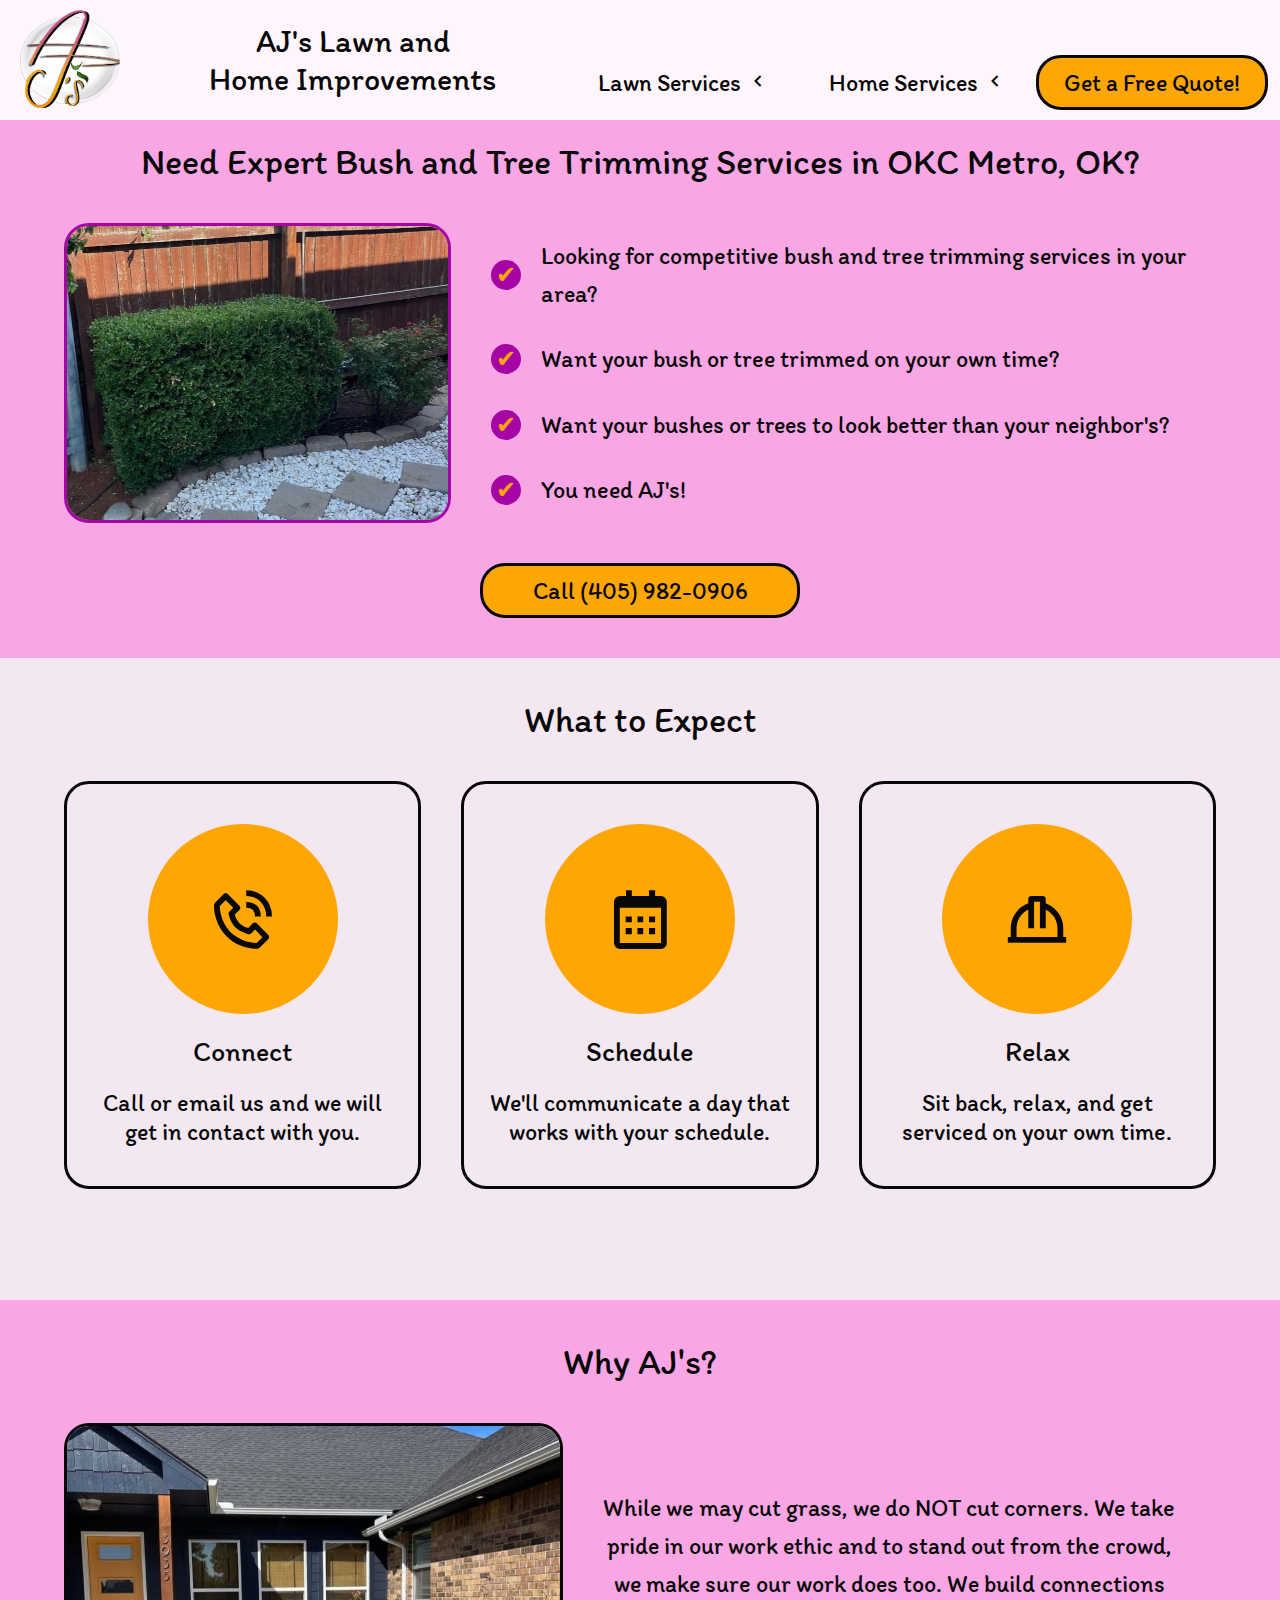
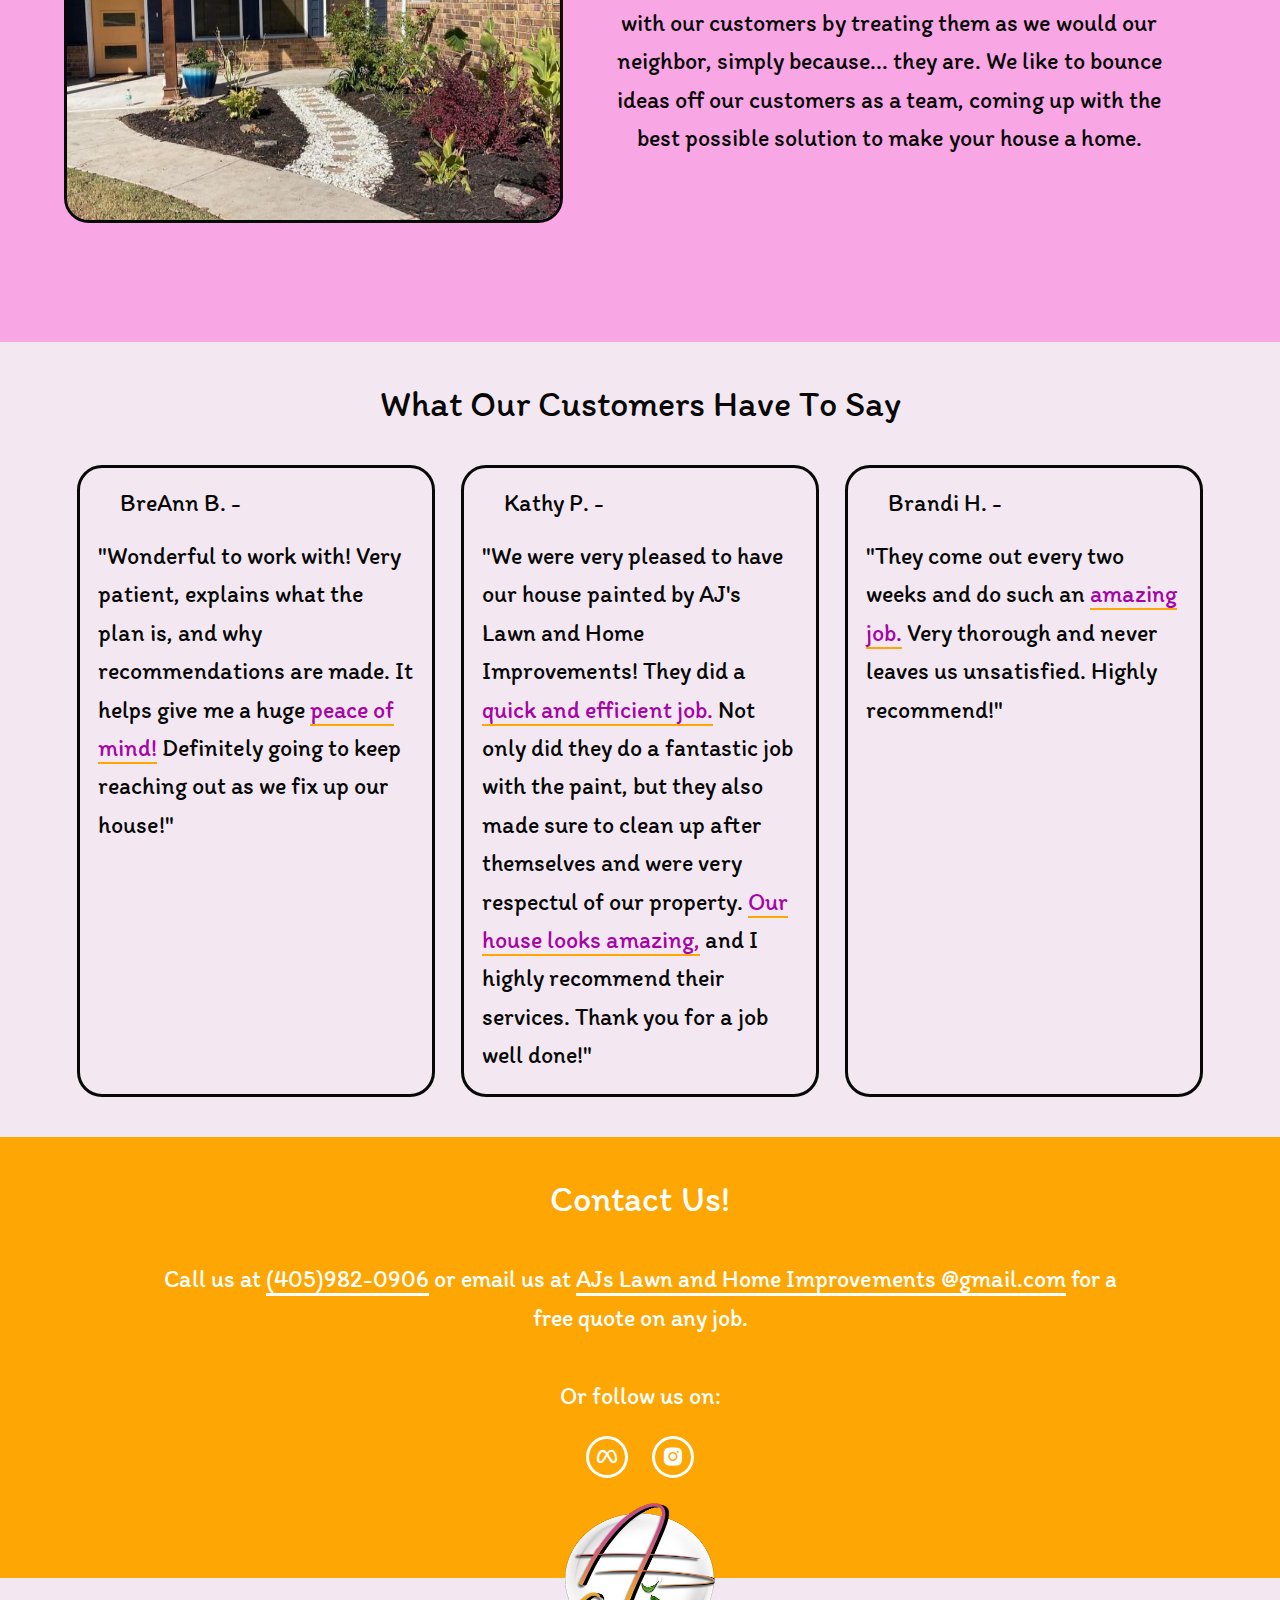
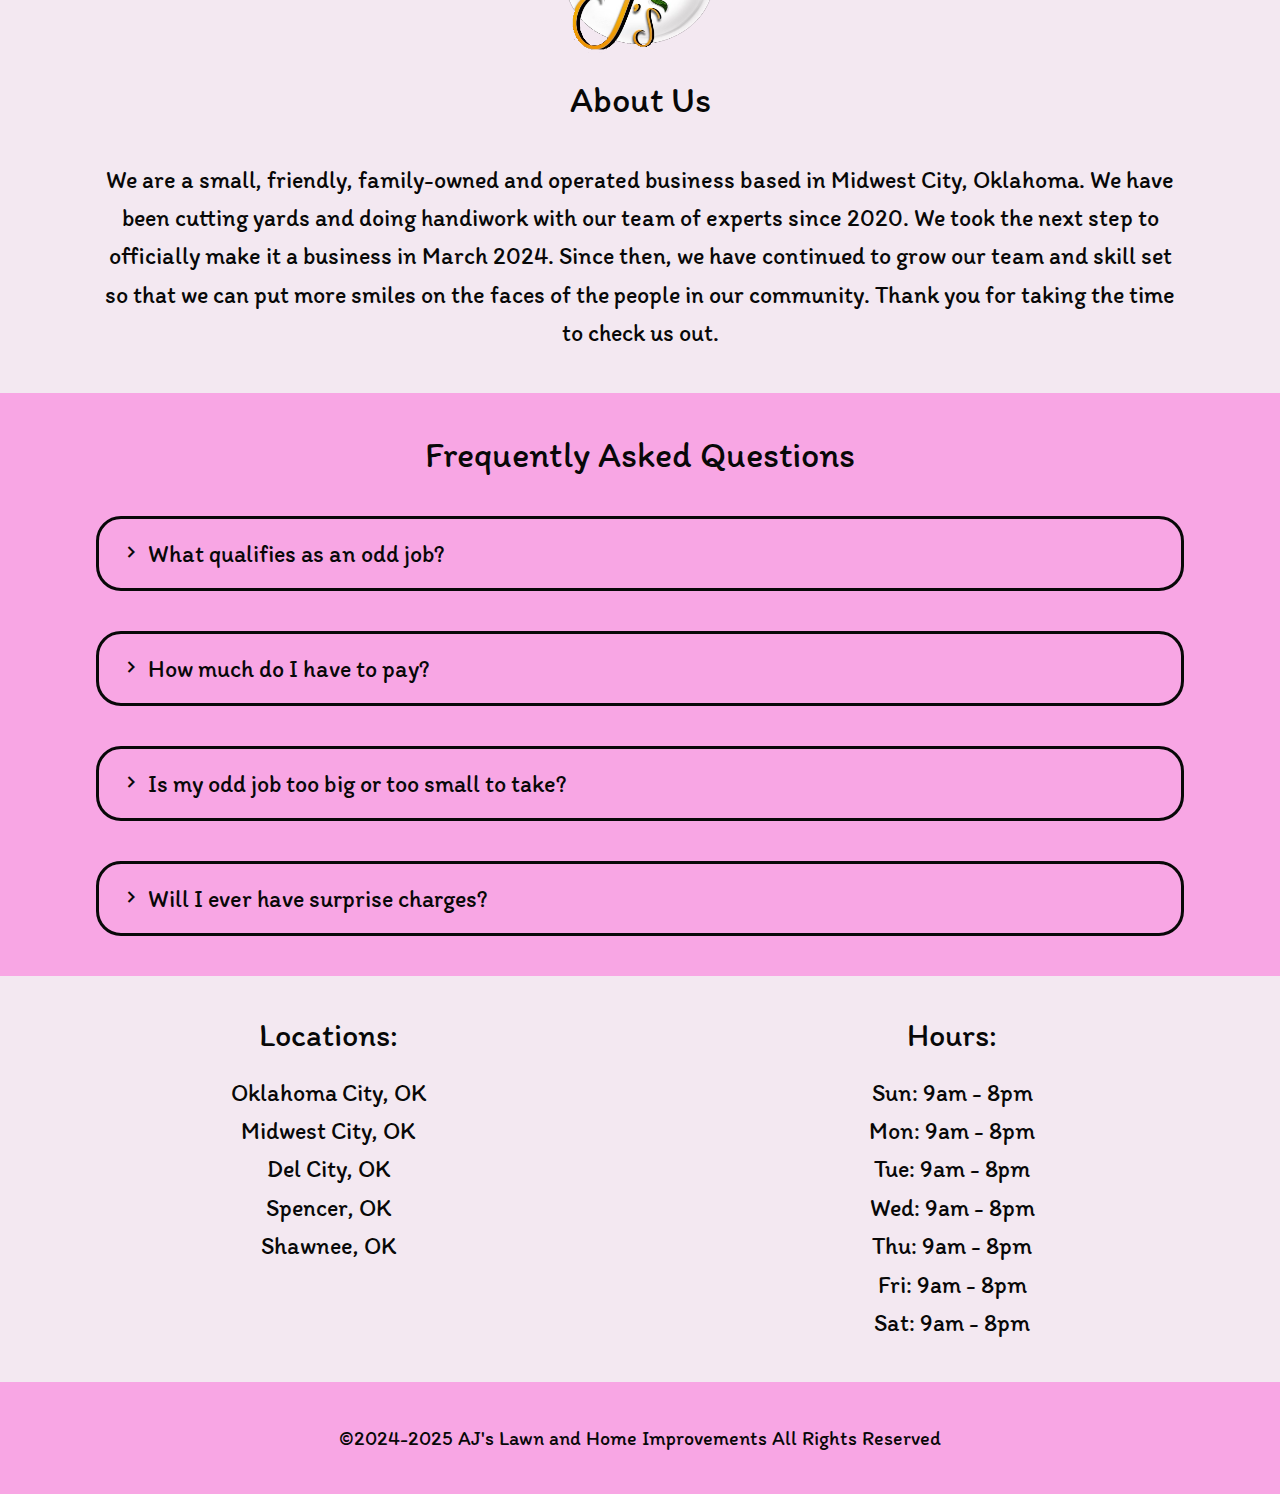
==== commit 94a2312b: "correcting some content" ====
--- a/AJsbushandtreetrimmingservices.html
+++ b/AJsbushandtreetrimmingservices.html
@@ -137,7 +137,7 @@
         <p>Call us at 
             <a href="tel:+14059820906">(405)982-0906</a> 
             or email  us at  
-            <a href="mailto:ajslawnandhomeimprovementservices@gmail.com">AJs Lawn and Home Improvement Services @gmail.com</a>
+            <a href="mailto:ajslawnandhomeimprovements@gmail.com">AJs Lawn and Home Improvements @gmail.com</a>
             for a free quote on any job.
         </p>
         <p>Or follow us on:</p>
@@ -238,7 +238,7 @@
                 </ul>
             </div>
         </div>
-        <div id="footer-btm">&copy;2024-2025 AJ's Lawn and Home Improvement Services All Rights Reserved</div>
+        <div id="footer-btm">&copy;2024-2025 AJ's Lawn and Home Improvements All Rights Reserved</div>
     </footer>
 
     <script src="script.js" defer></script>
